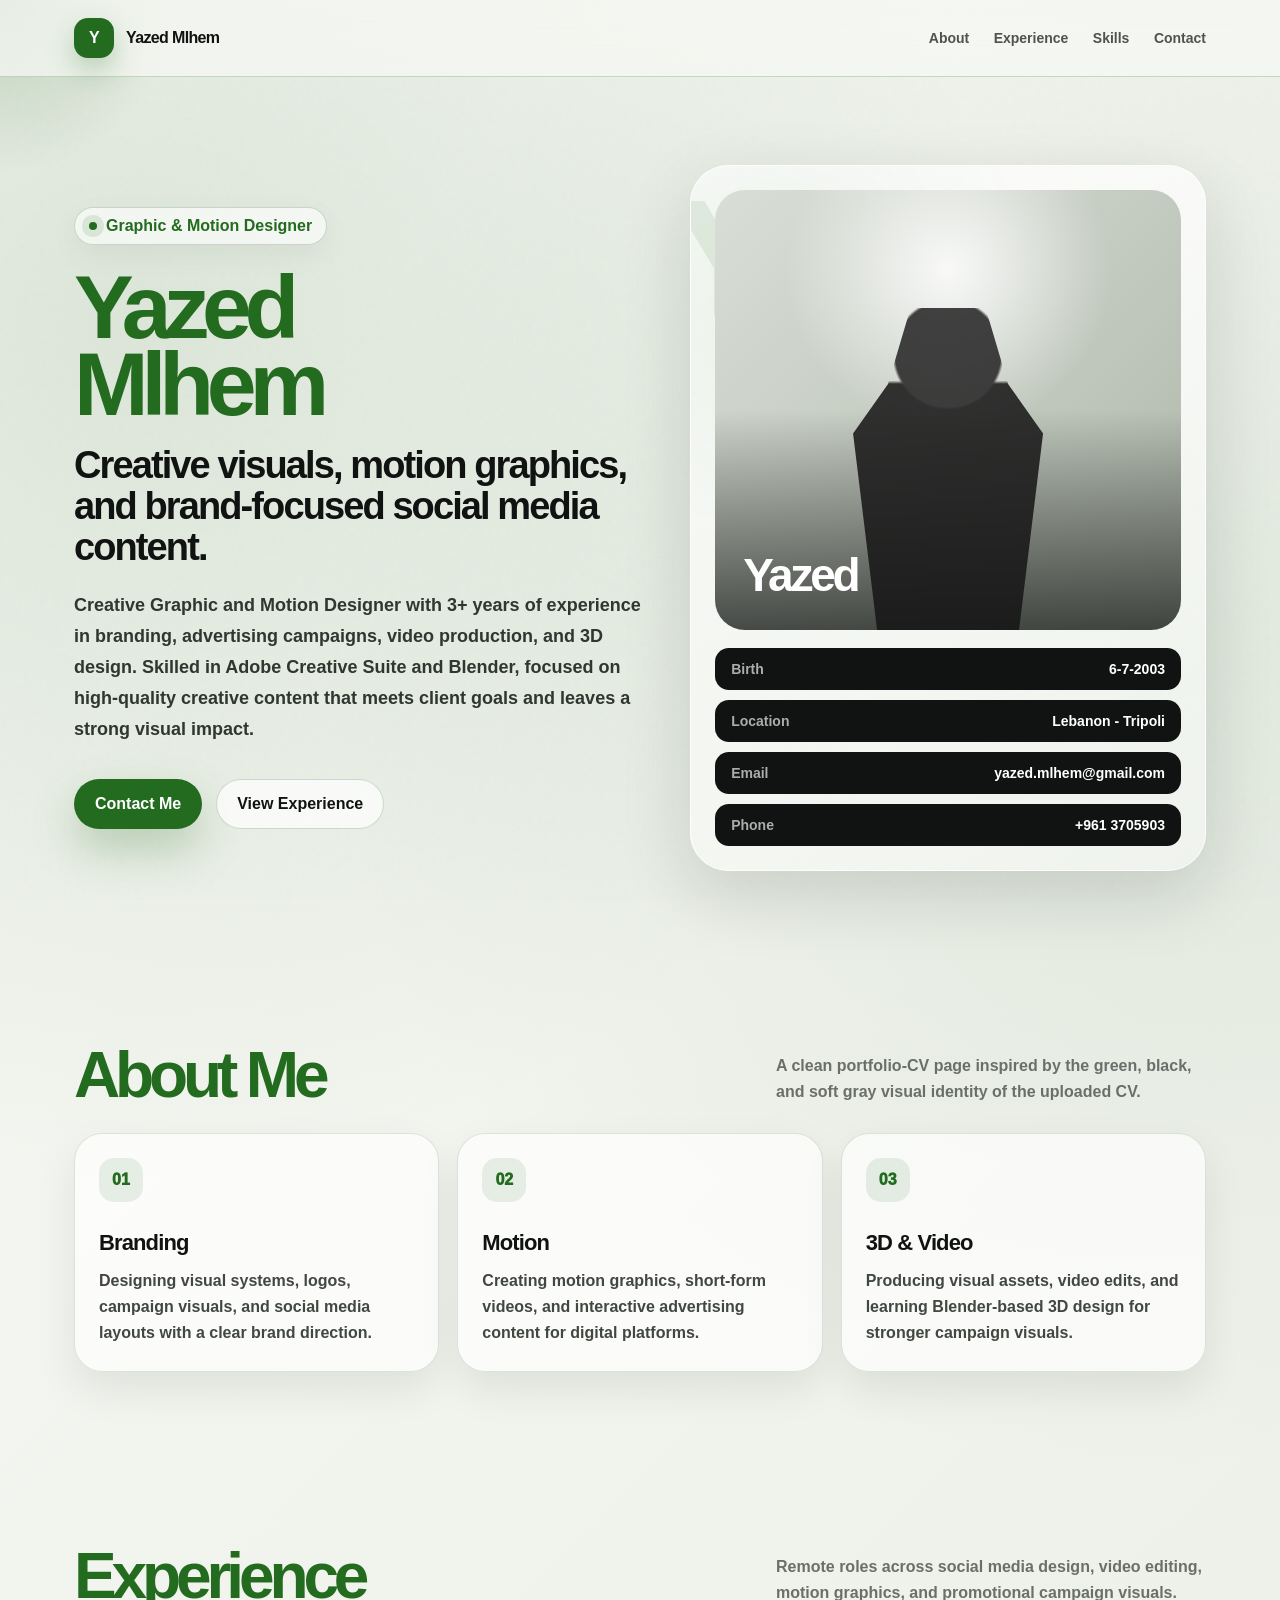
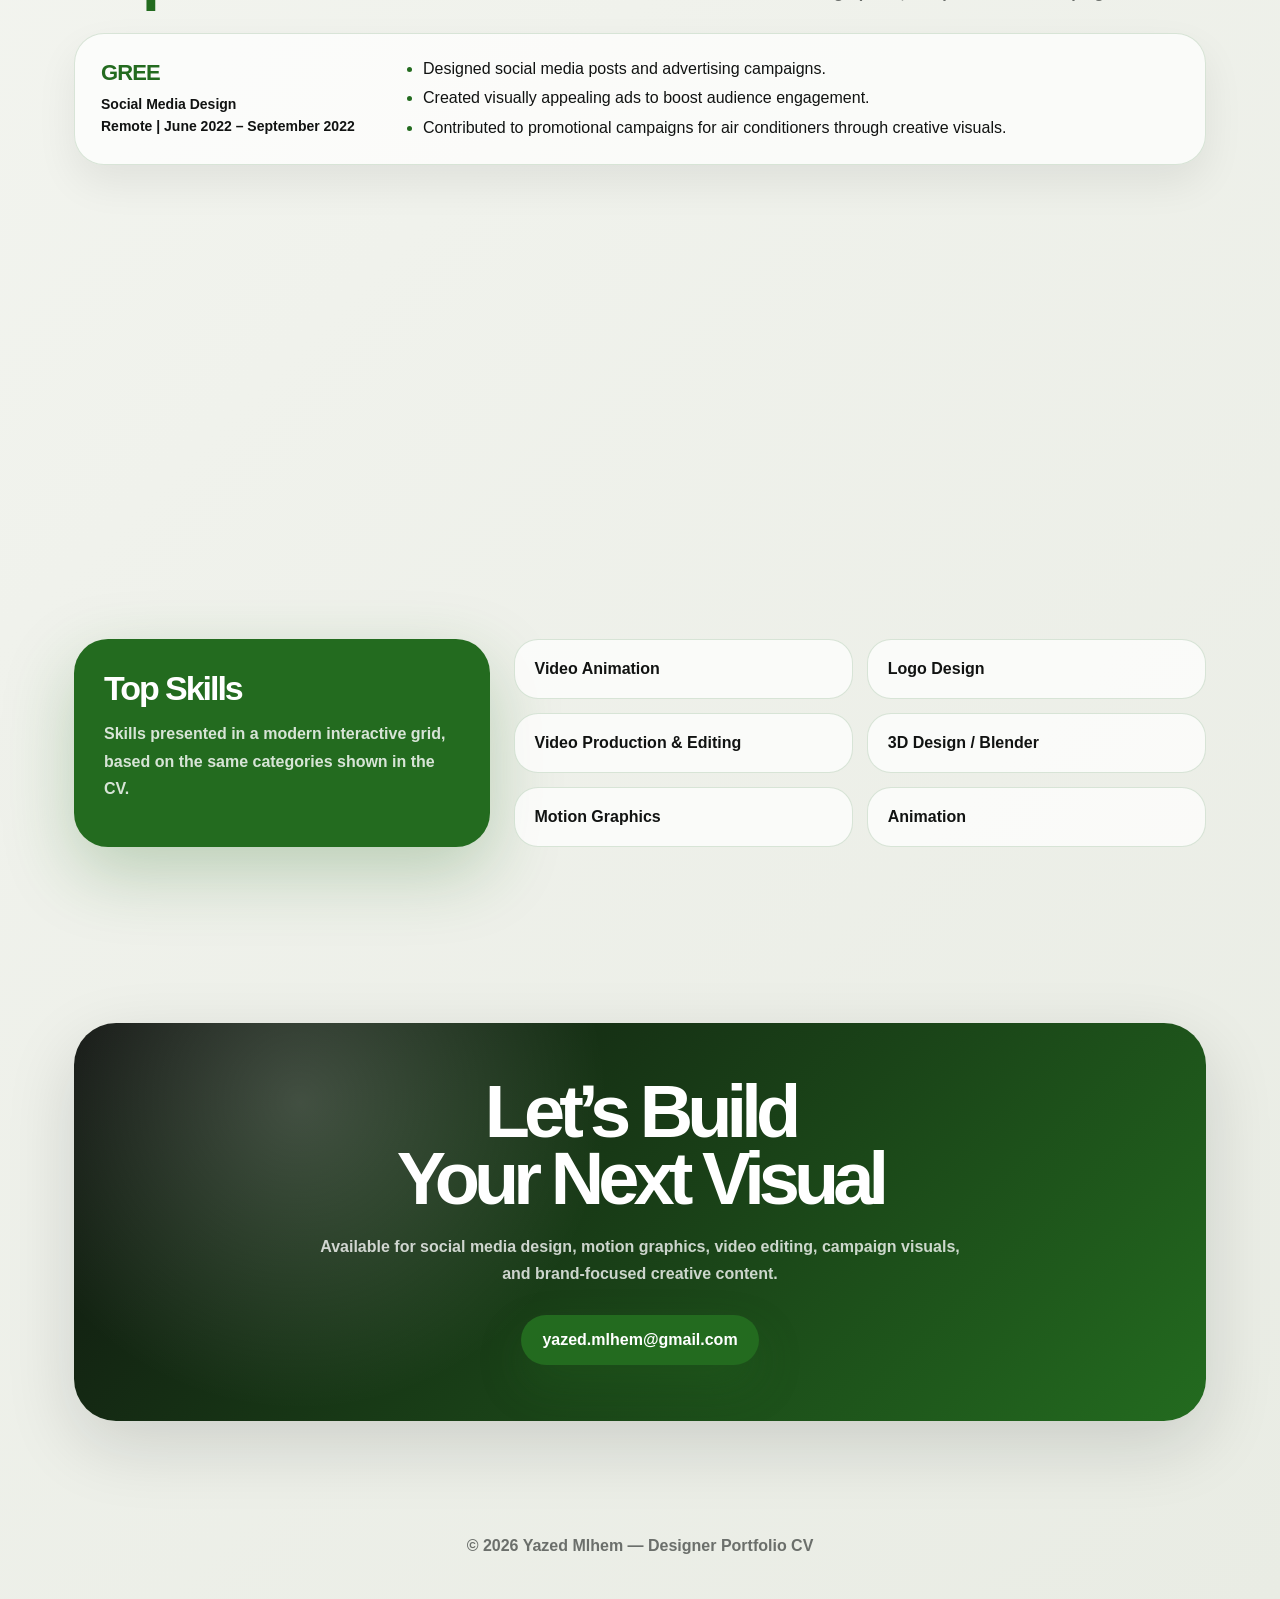
==== index.html @ 454be8c7 "Rename index.html.html to index.html" ====
<!DOCTYPE html>
<html lang="en">
<head>
  <meta charset="UTF-8" />
  <meta name="viewport" content="width=device-width, initial-scale=1.0" />
  <title>Yazed Mlhem | Designer Portfolio CV</title>
  <style>
    :root {
      --green: #236b1f;
      --green-2: #2f8a2b;
      --dark: #111312;
      --muted: #6b6f6b;
      --soft: #f3f5f0;
      --white: #ffffff;
      --line: rgba(35, 107, 31, 0.22);
      --shadow: 0 24px 70px rgba(17, 19, 18, 0.14);
    }

    * {
      box-sizing: border-box;
      margin: 0;
      padding: 0;
    }

    html {
      scroll-behavior: smooth;
    }

    body {
      font-family: Inter, Arial, Helvetica, sans-serif;
      background:
        radial-gradient(circle at 10% 10%, rgba(35, 107, 31, 0.12), transparent 28%),
        radial-gradient(circle at 90% 20%, rgba(35, 107, 31, 0.08), transparent 30%),
        linear-gradient(135deg, #f7f8f4, #e9ece4);
      color: var(--dark);
      overflow-x: hidden;
    }

    .noise {
      position: fixed;
      inset: 0;
      pointer-events: none;
      opacity: 0.22;
      background-image: url("data:image/svg+xml,%3Csvg viewBox='0 0 200 200' xmlns='http://www.w3.org/2000/svg'%3E%3Cfilter id='n'%3E%3CfeTurbulence type='fractalNoise' baseFrequency='.75' numOctaves='3' stitchTiles='stitch'/%3E%3C/filter%3E%3Crect width='100%25' height='100%25' filter='url(%23n)' opacity='.12'/%3E%3C/svg%3E");
      z-index: 0;
    }

    .cursor-glow {
      position: fixed;
      width: 360px;
      height: 360px;
      border-radius: 999px;
      background: radial-gradient(circle, rgba(35, 107, 31, 0.20), transparent 68%);
      pointer-events: none;
      transform: translate(-50%, -50%);
      z-index: 1;
      mix-blend-mode: multiply;
    }

    header {
      position: sticky;
      top: 0;
      z-index: 10;
      backdrop-filter: blur(18px);
      background: rgba(247, 248, 244, 0.72);
      border-bottom: 1px solid var(--line);
    }

    .nav {
      max-width: 1180px;
      margin: auto;
      padding: 18px 24px;
      display: flex;
      align-items: center;
      justify-content: space-between;
      gap: 18px;
    }

    .brand {
      display: flex;
      align-items: center;
      gap: 12px;
      text-decoration: none;
      color: var(--dark);
      font-weight: 800;
      letter-spacing: -0.04em;
    }

    .brand-mark {
      width: 40px;
      height: 40px;
      border-radius: 14px;
      background: var(--green);
      color: var(--white);
      display: grid;
      place-items: center;
      box-shadow: 0 12px 28px rgba(35, 107, 31, 0.28);
    }

    nav a {
      color: var(--dark);
      text-decoration: none;
      margin-left: 20px;
      font-size: 14px;
      font-weight: 700;
      opacity: 0.72;
      transition: 0.25s ease;
    }

    nav a:hover {
      color: var(--green);
      opacity: 1;
    }

    main {
      position: relative;
      z-index: 2;
    }

    section {
      max-width: 1180px;
      margin: auto;
      padding: 88px 24px;
    }

    .hero {
      min-height: 88vh;
      display: grid;
      grid-template-columns: 1.05fr 0.95fr;
      align-items: center;
      gap: 46px;
    }

    .eyebrow {
      display: inline-flex;
      align-items: center;
      gap: 9px;
      padding: 9px 14px;
      border: 1px solid var(--line);
      border-radius: 999px;
      color: var(--green);
      font-weight: 800;
      background: rgba(255, 255, 255, 0.62);
      box-shadow: 0 10px 30px rgba(17, 19, 18, 0.05);
      margin-bottom: 24px;
    }

    .dot {
      width: 8px;
      height: 8px;
      border-radius: 999px;
      background: var(--green);
      box-shadow: 0 0 0 7px rgba(35, 107, 31, 0.12);
    }

    h1 {
      font-size: clamp(52px, 7vw, 104px);
      line-height: 0.86;
      letter-spacing: -0.08em;
      color: var(--green);
      margin-bottom: 22px;
    }

    .hero h2 {
      font-size: clamp(22px, 3vw, 38px);
      line-height: 1.08;
      letter-spacing: -0.05em;
      margin-bottom: 22px;
    }

    .lead {
      font-size: 18px;
      line-height: 1.72;
      color: #303630;
      max-width: 640px;
      font-weight: 560;
    }

    .hero-actions {
      display: flex;
      flex-wrap: wrap;
      gap: 14px;
      margin-top: 34px;
    }

    .btn {
      display: inline-flex;
      align-items: center;
      gap: 10px;
      padding: 15px 20px;
      border-radius: 999px;
      text-decoration: none;
      font-weight: 850;
      border: 1px solid transparent;
      transition: 0.25s ease;
      cursor: pointer;
    }

    .btn-primary {
      background: var(--green);
      color: var(--white);
      box-shadow: 0 20px 44px rgba(35, 107, 31, 0.26);
    }

    .btn-primary:hover {
      transform: translateY(-4px);
      background: #1c581a;
    }

    .btn-secondary {
      background: rgba(255, 255, 255, 0.72);
      color: var(--dark);
      border-color: var(--line);
    }

    .btn-secondary:hover {
      transform: translateY(-4px);
      border-color: var(--green);
      color: var(--green);
    }

    .profile-card {
      position: relative;
      border-radius: 38px;
      background:
        linear-gradient(160deg, rgba(255, 255, 255, 0.78), rgba(255, 255, 255, 0.44)),
        radial-gradient(circle at 15% 15%, rgba(35, 107, 31, 0.22), transparent 35%);
      padding: 24px;
      box-shadow: var(--shadow);
      border: 1px solid rgba(255, 255, 255, 0.78);
      overflow: hidden;
      transform-style: preserve-3d;
    }

    .profile-card::before {
      content: "YA";
      position: absolute;
      left: -18px;
      top: 6px;
      font-size: 156px;
      font-weight: 950;
      color: rgba(35, 107, 31, 0.10);
      letter-spacing: -0.14em;
      z-index: 0;
    }

    .portrait {
      position: relative;
      z-index: 1;
      height: 440px;
      border-radius: 30px;
      background:
        linear-gradient(180deg, transparent 50%, rgba(17, 19, 18, 0.70)),
        radial-gradient(circle at 50% 18%, rgba(255, 255, 255, 0.88), transparent 38%),
        linear-gradient(135deg, #d9ded6, #aeb7aa);
      display: flex;
      align-items: flex-end;
      justify-content: center;
      overflow: hidden;
    }

    .portrait::after {
      content: "Yazed";
      position: absolute;
      bottom: 28px;
      left: 28px;
      color: var(--white);
      font-size: 46px;
      font-weight: 900;
      letter-spacing: -0.07em;
    }

    .portrait-shape {
      width: 250px;
      height: 330px;
      background:
        radial-gradient(circle at 50% 14%, #242424 0 17%, transparent 18%),
        linear-gradient(180deg, transparent 0 22%, #151515 23% 100%);
      clip-path: polygon(35% 0, 65% 0, 74% 23%, 88% 38%, 78% 100%, 22% 100%, 12% 38%, 26% 23%);
      opacity: 0.86;
      filter: grayscale(1);
      transform: translateY(8px);
    }

    .contact-stack {
      position: relative;
      z-index: 1;
      display: grid;
      grid-template-columns: 1fr;
      gap: 10px;
      margin-top: 18px;
    }

    .contact-item {
      background: var(--dark);
      color: var(--white);
      padding: 13px 16px;
      border-radius: 14px;
      display: flex;
      justify-content: space-between;
      gap: 16px;
      font-weight: 800;
      font-size: 14px;
    }

    .contact-item span {
      color: rgba(255, 255, 255, 0.65);
      font-weight: 700;
    }

    .section-title {
      display: flex;
      align-items: flex-end;
      justify-content: space-between;
      gap: 18px;
      margin-bottom: 28px;
    }

    .section-title h3 {
      font-size: clamp(38px, 5vw, 68px);
      color: var(--green);
      letter-spacing: -0.08em;
      line-height: 0.9;
    }

    .section-title p {
      max-width: 430px;
      line-height: 1.6;
      color: var(--muted);
      font-weight: 650;
    }

    .cards {
      display: grid;
      grid-template-columns: repeat(3, 1fr);
      gap: 18px;
    }

    .card {
      background: rgba(255, 255, 255, 0.70);
      border: 1px solid rgba(35, 107, 31, 0.16);
      border-radius: 28px;
      padding: 24px;
      box-shadow: 0 18px 42px rgba(17, 19, 18, 0.08);
      transition: 0.28s ease;
    }

    .card:hover {
      transform: translateY(-8px);
      border-color: rgba(35, 107, 31, 0.42);
      box-shadow: 0 28px 62px rgba(17, 19, 18, 0.12);
    }

    .card .num {
      width: 44px;
      height: 44px;
      border-radius: 15px;
      background: rgba(35, 107, 31, 0.10);
      color: var(--green);
      display: grid;
      place-items: center;
      font-weight: 950;
      margin-bottom: 28px;
    }

    .card h4 {
      font-size: 22px;
      letter-spacing: -0.04em;
      margin-bottom: 12px;
    }

    .card p, .card li {
      line-height: 1.65;
      color: #414741;
      font-weight: 600;
    }

    .timeline {
      display: grid;
      gap: 18px;
      position: relative;
    }

    .job {
      display: grid;
      grid-template-columns: 280px 1fr;
      gap: 22px;
      padding: 26px;
      background: rgba(255, 255, 255, 0.70);
      border: 1px solid rgba(35, 107, 31, 0.16);
      border-radius: 30px;
      box-shadow: 0 18px 42px rgba(17, 19, 18, 0.07);
      transition: 0.25s ease;
    }

    .job:hover {
      transform: translateX(8px);
      border-color: rgba(35, 107, 31, 0.42);
    }

    .job h4 {
      color: var(--green);
      font-size: 22px;
      letter-spacing: -0.04em;
      margin-bottom: 8px;
    }

    .job .meta {
      color: var(--dark);
      font-weight: 850;
      font-size: 14px;
      line-height: 1.55;
    }

    .job ul {
      padding-left: 20px;
      display: grid;
      gap: 10px;
    }

    .job li::marker {
      color: var(--green);
    }

    .skills-wrap {
      display: grid;
      grid-template-columns: 0.75fr 1.25fr;
      gap: 24px;
      align-items: stretch;
    }

    .skill-panel {
      background: var(--green);
      color: var(--white);
      border-radius: 34px;
      padding: 30px;
      box-shadow: 0 25px 70px rgba(35, 107, 31, 0.26);
    }

    .skill-panel h4 {
      font-size: 34px;
      letter-spacing: -0.06em;
      margin-bottom: 12px;
    }

    .skill-panel p {
      opacity: 0.82;
      line-height: 1.7;
      font-weight: 650;
    }

    .skill-grid {
      display: grid;
      grid-template-columns: repeat(2, 1fr);
      gap: 14px;
    }

    .skill {
      padding: 20px;
      border-radius: 24px;
      background: rgba(255, 255, 255, 0.72);
      border: 1px solid rgba(35, 107, 31, 0.16);
      font-weight: 850;
      transition: 0.25s ease;
    }

    .skill:hover {
      background: var(--dark);
      color: var(--white);
      transform: scale(1.03);
    }

    .floating-cta {
      text-align: center;
      border-radius: 42px;
      padding: 56px 24px;
      background:
        radial-gradient(circle at 20% 20%, rgba(255,255,255,0.20), transparent 32%),
        linear-gradient(135deg, #0f120f, #236b1f);
      color: var(--white);
      box-shadow: var(--shadow);
      overflow: hidden;
      position: relative;
    }

    .floating-cta h3 {
      font-size: clamp(38px, 6vw, 74px);
      letter-spacing: -0.08em;
      line-height: 0.9;
      margin-bottom: 20px;
    }

    .floating-cta p {
      max-width: 650px;
      margin: 0 auto 28px;
      color: rgba(255, 255, 255, 0.78);
      line-height: 1.7;
      font-weight: 650;
    }

    .reveal {
      opacity: 0;
      transform: translateY(34px);
      transition: 0.75s ease;
    }

    .reveal.active {
      opacity: 1;
      transform: translateY(0);
    }

    footer {
      padding: 28px 24px 44px;
      text-align: center;
      color: var(--muted);
      font-weight: 700;
      position: relative;
      z-index: 2;
    }

    @media (max-width: 900px) {
      nav {
        display: none;
      }

      .hero,
      .skills-wrap,
      .job {
        grid-template-columns: 1fr;
      }

      .cards,
      .skill-grid {
        grid-template-columns: 1fr;
      }

      section {
        padding: 62px 20px;
      }

      .portrait {
        height: 360px;
      }

      .section-title {
        align-items: flex-start;
        flex-direction: column;
      }
    }
  </style>
</head>
<body>
  <div class="noise"></div>
  <div class="cursor-glow" id="cursorGlow"></div>

  <header>
    <div class="nav">
      <a class="brand" href="#home">
        <span class="brand-mark">Y</span>
        <span>Yazed Mlhem</span>
      </a>
      <nav>
        <a href="#about">About</a>
        <a href="#experience">Experience</a>
        <a href="#skills">Skills</a>
        <a href="#contact">Contact</a>
      </nav>
    </div>
  </header>

  <main>
    <section class="hero" id="home">
      <div class="reveal">
        <div class="eyebrow"><span class="dot"></span> Graphic & Motion Designer</div>
        <h1>Yazed<br>Mlhem</h1>
        <h2>Creative visuals, motion graphics, and brand-focused social media content.</h2>
        <p class="lead">
          Creative Graphic and Motion Designer with 3+ years of experience in branding,
          advertising campaigns, video production, and 3D design. Skilled in Adobe Creative Suite
          and Blender, focused on high-quality creative content that meets client goals and leaves
          a strong visual impact.
        </p>
        <div class="hero-actions">
          <a class="btn btn-primary" href="mailto:yazed.mlhem@gmail.com">Contact Me</a>
          <a class="btn btn-secondary" href="#experience">View Experience</a>
        </div>
      </div>

      <aside class="profile-card reveal" id="tiltCard">
        <div class="portrait">
          <div class="portrait-shape"></div>
        </div>
        <div class="contact-stack">
          <div class="contact-item"><span>Birth</span> 6-7-2003</div>
          <div class="contact-item"><span>Location</span> Lebanon - Tripoli</div>
          <div class="contact-item"><span>Email</span> yazed.mlhem@gmail.com</div>
          <div class="contact-item"><span>Phone</span> +961 3705903</div>
        </div>
      </aside>
    </section>

    <section id="about">
      <div class="section-title reveal">
        <h3>About Me</h3>
        <p>
          A clean portfolio-CV page inspired by the green, black, and soft gray visual identity of the uploaded CV.
        </p>
      </div>

      <div class="cards">
        <article class="card reveal">
          <div class="num">01</div>
          <h4>Branding</h4>
          <p>Designing visual systems, logos, campaign visuals, and social media layouts with a clear brand direction.</p>
        </article>

        <article class="card reveal">
          <div class="num">02</div>
          <h4>Motion</h4>
          <p>Creating motion graphics, short-form videos, and interactive advertising content for digital platforms.</p>
        </article>

        <article class="card reveal">
          <div class="num">03</div>
          <h4>3D & Video</h4>
          <p>Producing visual assets, video edits, and learning Blender-based 3D design for stronger campaign visuals.</p>
        </article>
      </div>
    </section>

    <section id="experience">
      <div class="section-title reveal">
        <h3>Experience</h3>
        <p>Remote roles across social media design, video editing, motion graphics, and promotional campaign visuals.</p>
      </div>

      <div class="timeline">
        <article class="job reveal">
          <div>
            <h4>GREE</h4>
            <div class="meta">Social Media Design<br>Remote | June 2022 – September 2022</div>
          </div>
          <ul>
            <li>Designed social media posts and advertising campaigns.</li>
            <li>Created visually appealing ads to boost audience engagement.</li>
            <li>Contributed to promotional campaigns for air conditioners through creative visuals.</li>
          </ul>
        </article>

        <article class="job reveal">
          <div>
            <h4>AKADIA</h4>
            <div class="meta">Video Editor | Motion Graphic<br>Remote | March 2023 – July 2023</div>
          </div>
          <ul>
            <li>Edited videos and created professional motion graphics.</li>
            <li>Designed interactive advertising content for social media.</li>
            <li>Supported the marketing team with engaging short-form videos.</li>
          </ul>
        </article>

        <article class="job reveal">
          <div>
            <h4>THINK ON LINE</h4>
            <div class="meta">Social Media Design & Video Editor<br>Remote | June 2024 – July 2025</div>
          </div>
          <ul>
            <li>Designed and managed social media visual content and video ads.</li>
            <li>Produced short promotional videos and interactive visual assets.</li>
            <li>Enhanced brand identity through creative digital campaigns.</li>
          </ul>
        </article>
      </div>
    </section>

    <section id="skills">
      <div class="skills-wrap">
        <div class="skill-panel reveal">
          <h4>Top Skills</h4>
          <p>
            Skills presented in a modern interactive grid, based on the same categories shown in the CV.
          </p>
        </div>

        <div class="skill-grid">
          <div class="skill reveal">Video Animation</div>
          <div class="skill reveal">Logo Design</div>
          <div class="skill reveal">Video Production & Editing</div>
          <div class="skill reveal">3D Design / Blender</div>
          <div class="skill reveal">Motion Graphics</div>
          <div class="skill reveal">Animation</div>
        </div>
      </div>
    </section>

    <section id="contact">
      <div class="floating-cta reveal">
        <h3>Let’s Build<br>Your Next Visual</h3>
        <p>
          Available for social media design, motion graphics, video editing, campaign visuals,
          and brand-focused creative content.
        </p>
        <a class="btn btn-primary" href="mailto:yazed.mlhem@gmail.com">yazed.mlhem@gmail.com</a>
      </div>
    </section>
  </main>

  <footer>
    © <span id="year"></span> Yazed Mlhem — Designer Portfolio CV
  </footer>

  <script>
    const glow = document.getElementById("cursorGlow");
    window.addEventListener("mousemove", (event) => {
      glow.style.left = event.clientX + "px";
      glow.style.top = event.clientY + "px";
    });

    const card = document.getElementById("tiltCard");
    card.addEventListener("mousemove", (event) => {
      const rect = card.getBoundingClientRect();
      const x = event.clientX - rect.left;
      const y = event.clientY - rect.top;
      const rotateY = ((x / rect.width) - 0.5) * 10;
      const rotateX = ((y / rect.height) - 0.5) * -10;
      card.style.transform = `perspective(900px) rotateX(${rotateX}deg) rotateY(${rotateY}deg)`;
    });

    card.addEventListener("mouseleave", () => {
      card.style.transform = "perspective(900px) rotateX(0deg) rotateY(0deg)";
    });

    const observer = new IntersectionObserver((entries) => {
      entries.forEach((entry) => {
        if (entry.isIntersecting) entry.target.classList.add("active");
      });
    }, { threshold: 0.12 });

    document.querySelectorAll(".reveal").forEach((element) => observer.observe(element));
    document.getElementById("year").textContent = new Date().getFullYear();
  </script>
</body>
</html>
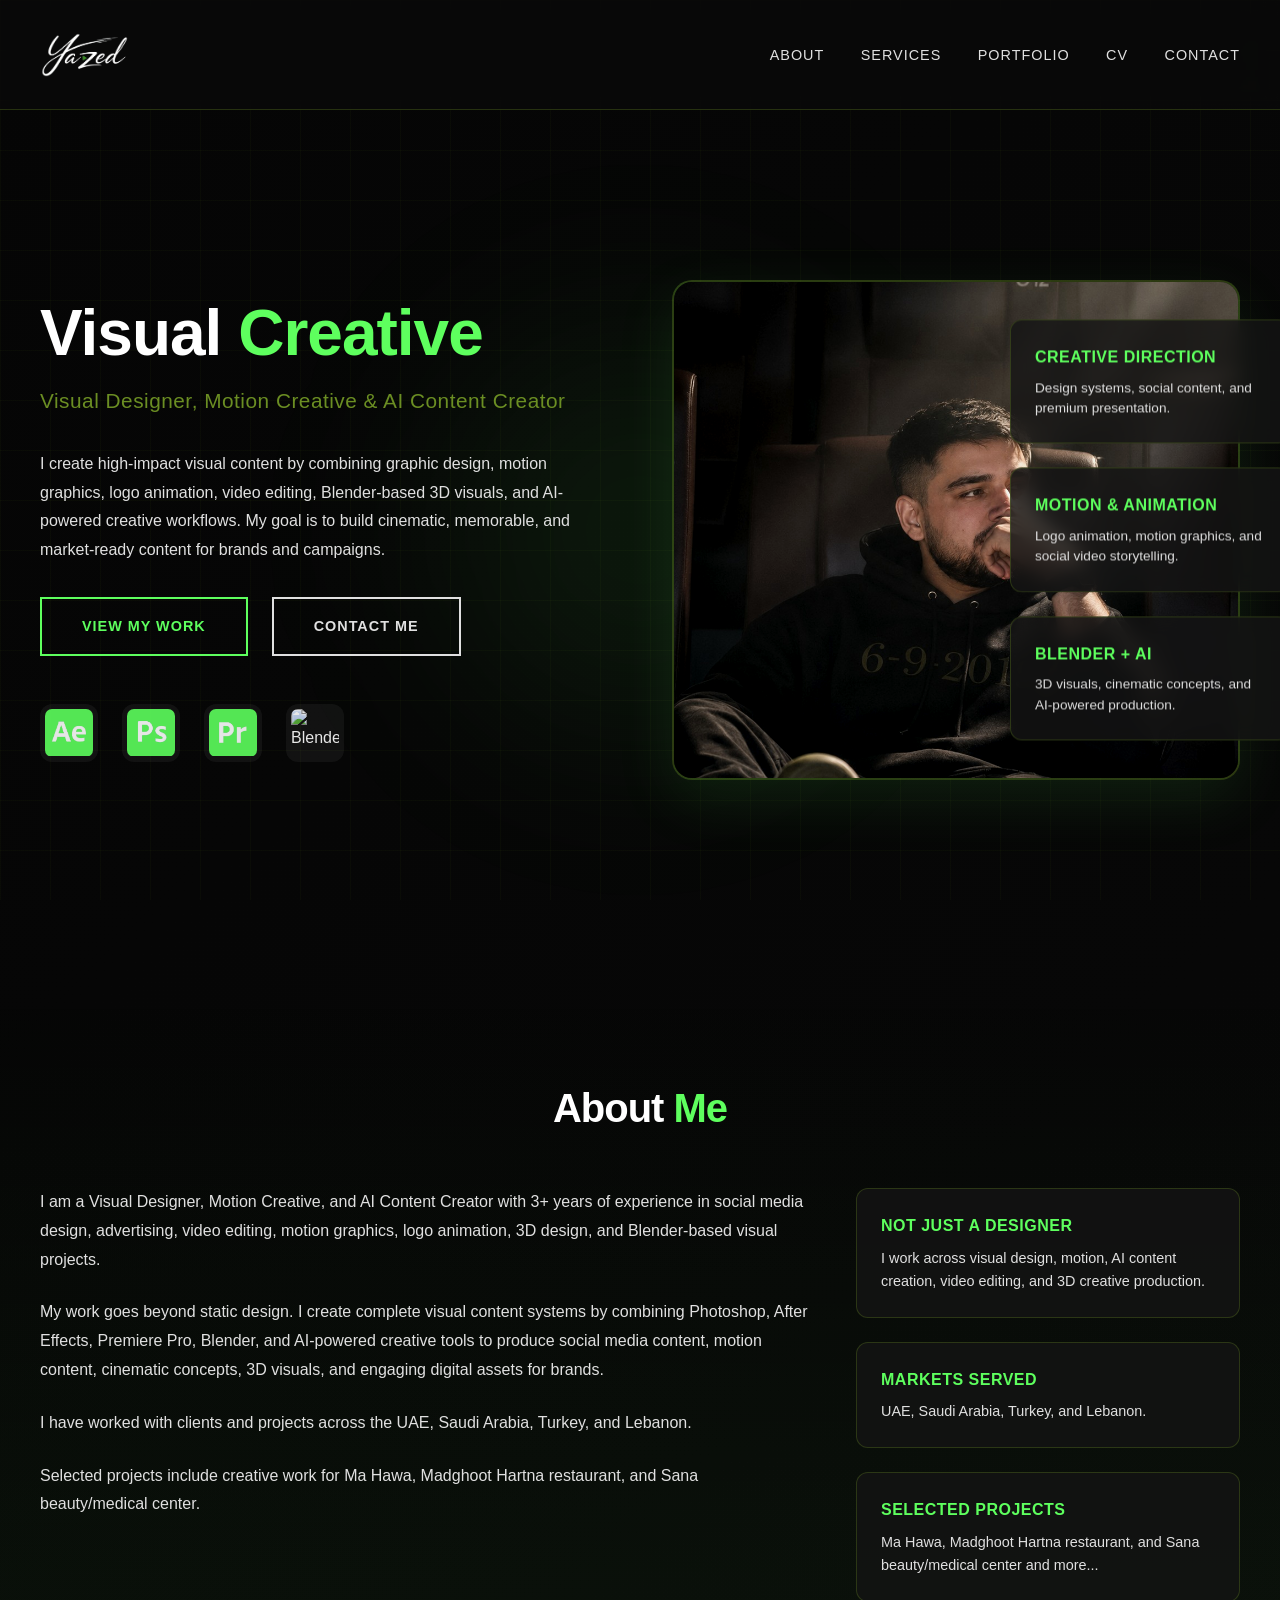
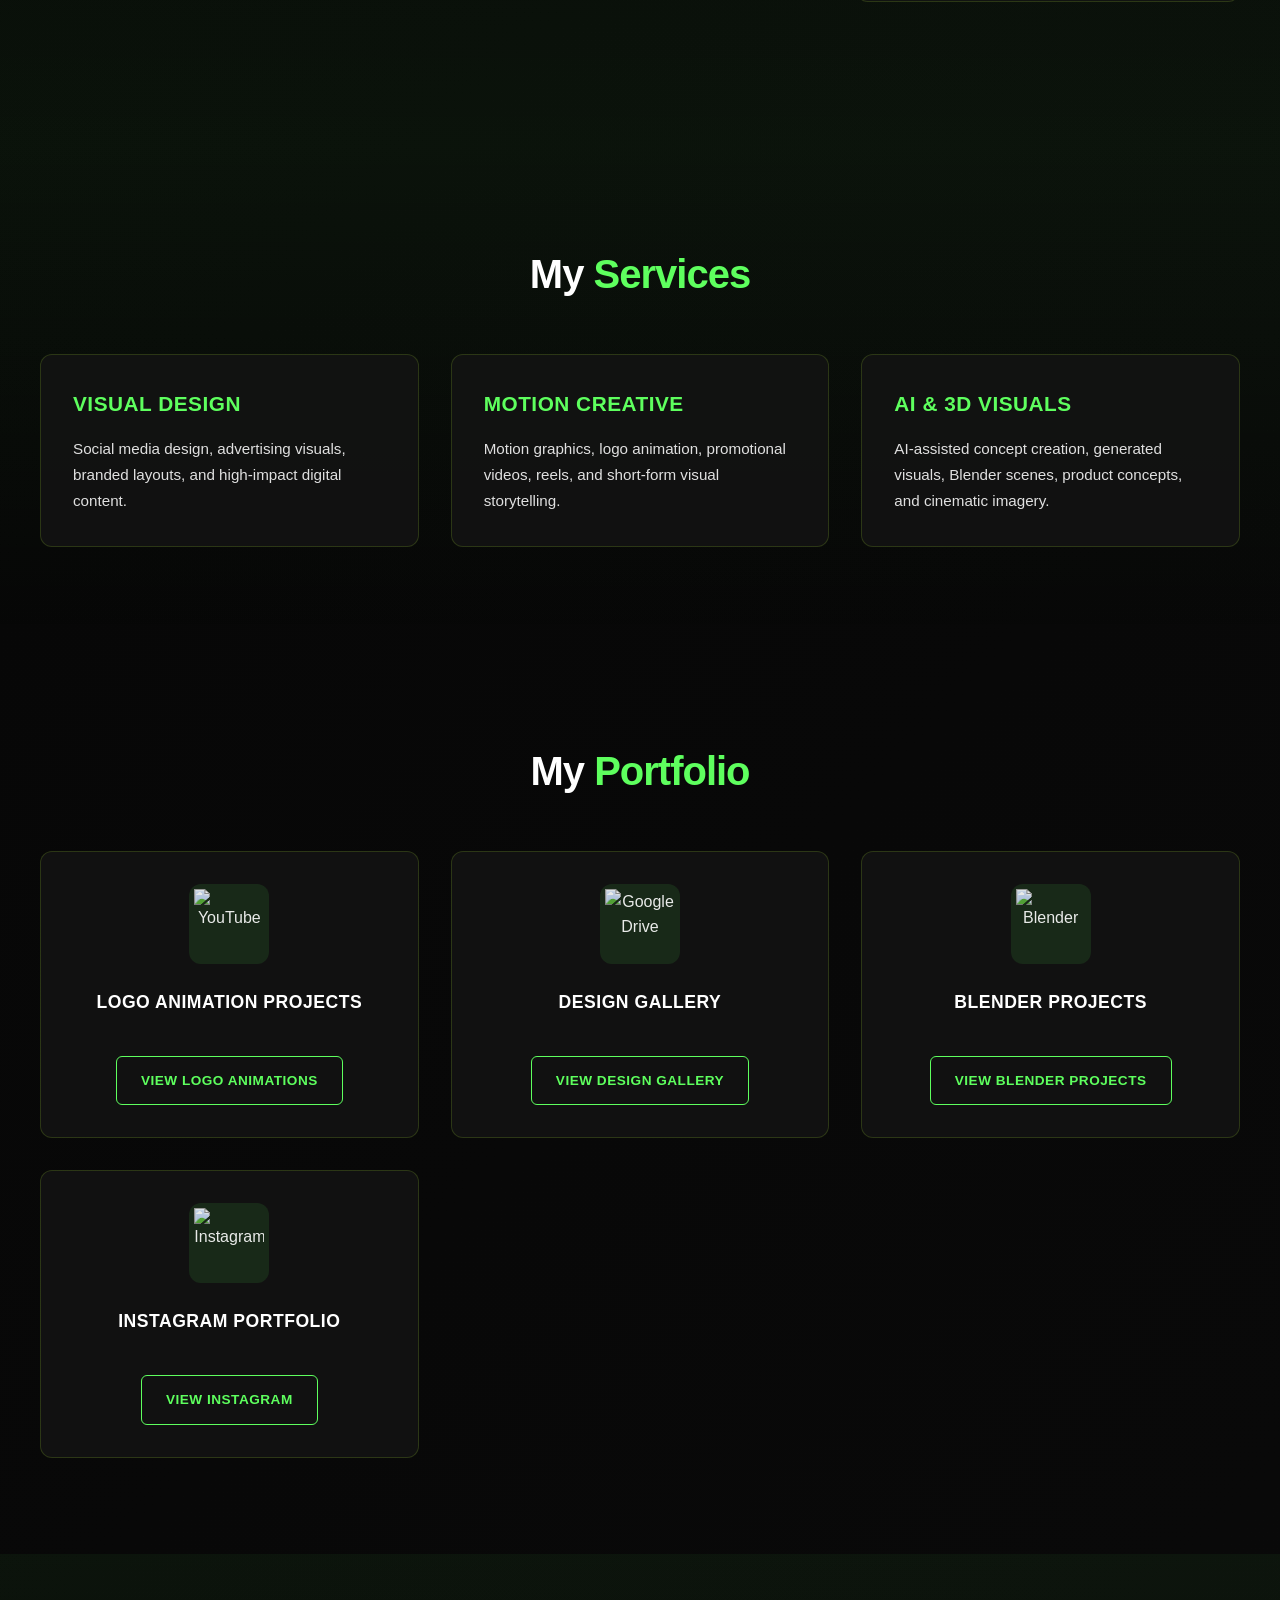
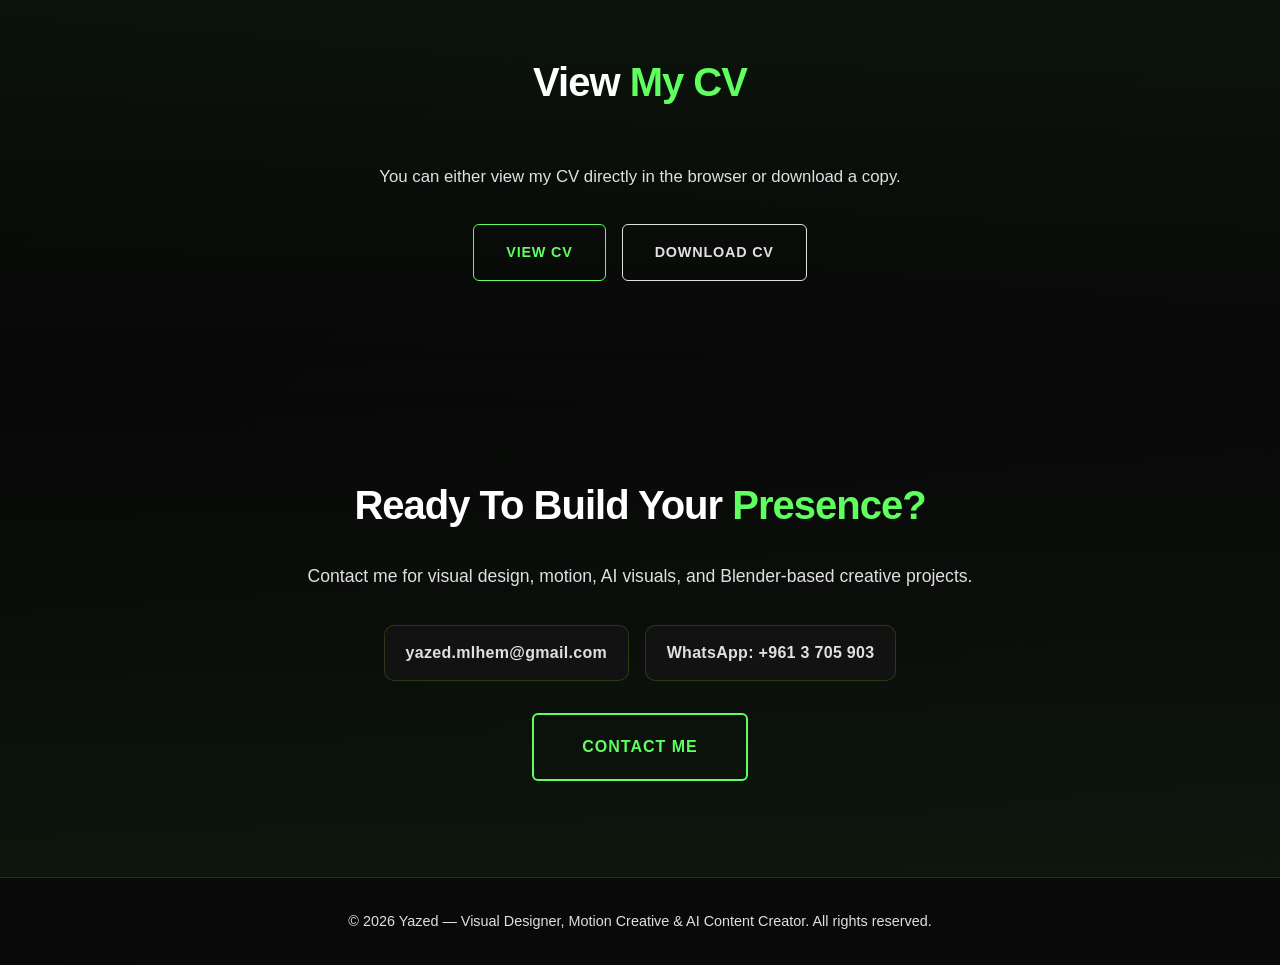
==== commit e6427251: "Rename index.html.html to index.html" ====
--- a/index.html
+++ b/index.html
@@ -1,743 +1,1084 @@
 <!DOCTYPE html>
 <html lang="en">
 <head>
-  <meta charset="UTF-8" />
-  <meta name="viewport" content="width=device-width, initial-scale=1.0" />
-  <title>Yazed Mlhem | Designer Portfolio CV</title>
-  <style>
-    :root {
-      --green: #236b1f;
-      --green-2: #2f8a2b;
-      --dark: #111312;
-      --muted: #6b6f6b;
-      --soft: #f3f5f0;
-      --white: #ffffff;
-      --line: rgba(35, 107, 31, 0.22);
-      --shadow: 0 24px 70px rgba(17, 19, 18, 0.14);
-    }
-
-    * {
-      box-sizing: border-box;
-      margin: 0;
-      padding: 0;
-    }
-
-    html {
-      scroll-behavior: smooth;
-    }
-
-    body {
-      font-family: Inter, Arial, Helvetica, sans-serif;
-      background:
-        radial-gradient(circle at 10% 10%, rgba(35, 107, 31, 0.12), transparent 28%),
-        radial-gradient(circle at 90% 20%, rgba(35, 107, 31, 0.08), transparent 30%),
-        linear-gradient(135deg, #f7f8f4, #e9ece4);
-      color: var(--dark);
-      overflow-x: hidden;
-    }
-
-    .noise {
-      position: fixed;
-      inset: 0;
-      pointer-events: none;
-      opacity: 0.22;
-      background-image: url("data:image/svg+xml,%3Csvg viewBox='0 0 200 200' xmlns='http://www.w3.org/2000/svg'%3E%3Cfilter id='n'%3E%3CfeTurbulence type='fractalNoise' baseFrequency='.75' numOctaves='3' stitchTiles='stitch'/%3E%3C/filter%3E%3Crect width='100%25' height='100%25' filter='url(%23n)' opacity='.12'/%3E%3C/svg%3E");
-      z-index: 0;
-    }
-
-    .cursor-glow {
-      position: fixed;
-      width: 360px;
-      height: 360px;
-      border-radius: 999px;
-      background: radial-gradient(circle, rgba(35, 107, 31, 0.20), transparent 68%);
-      pointer-events: none;
-      transform: translate(-50%, -50%);
-      z-index: 1;
-      mix-blend-mode: multiply;
-    }
-
-    header {
-      position: sticky;
-      top: 0;
-      z-index: 10;
-      backdrop-filter: blur(18px);
-      background: rgba(247, 248, 244, 0.72);
-      border-bottom: 1px solid var(--line);
-    }
-
-    .nav {
-      max-width: 1180px;
-      margin: auto;
-      padding: 18px 24px;
-      display: flex;
-      align-items: center;
-      justify-content: space-between;
-      gap: 18px;
-    }
-
-    .brand {
-      display: flex;
-      align-items: center;
-      gap: 12px;
-      text-decoration: none;
-      color: var(--dark);
-      font-weight: 800;
-      letter-spacing: -0.04em;
-    }
-
-    .brand-mark {
-      width: 40px;
-      height: 40px;
-      border-radius: 14px;
-      background: var(--green);
-      color: var(--white);
-      display: grid;
-      place-items: center;
-      box-shadow: 0 12px 28px rgba(35, 107, 31, 0.28);
-    }
-
-    nav a {
-      color: var(--dark);
-      text-decoration: none;
-      margin-left: 20px;
-      font-size: 14px;
-      font-weight: 700;
-      opacity: 0.72;
-      transition: 0.25s ease;
-    }
-
-    nav a:hover {
-      color: var(--green);
-      opacity: 1;
-    }
-
-    main {
-      position: relative;
-      z-index: 2;
-    }
-
-    section {
-      max-width: 1180px;
-      margin: auto;
-      padding: 88px 24px;
-    }
-
-    .hero {
-      min-height: 88vh;
-      display: grid;
-      grid-template-columns: 1.05fr 0.95fr;
-      align-items: center;
-      gap: 46px;
-    }
-
-    .eyebrow {
-      display: inline-flex;
-      align-items: center;
-      gap: 9px;
-      padding: 9px 14px;
-      border: 1px solid var(--line);
-      border-radius: 999px;
-      color: var(--green);
-      font-weight: 800;
-      background: rgba(255, 255, 255, 0.62);
-      box-shadow: 0 10px 30px rgba(17, 19, 18, 0.05);
-      margin-bottom: 24px;
-    }
-
-    .dot {
-      width: 8px;
-      height: 8px;
-      border-radius: 999px;
-      background: var(--green);
-      box-shadow: 0 0 0 7px rgba(35, 107, 31, 0.12);
-    }
-
-    h1 {
-      font-size: clamp(52px, 7vw, 104px);
-      line-height: 0.86;
-      letter-spacing: -0.08em;
-      color: var(--green);
-      margin-bottom: 22px;
-    }
-
-    .hero h2 {
-      font-size: clamp(22px, 3vw, 38px);
-      line-height: 1.08;
-      letter-spacing: -0.05em;
-      margin-bottom: 22px;
-    }
-
-    .lead {
-      font-size: 18px;
-      line-height: 1.72;
-      color: #303630;
-      max-width: 640px;
-      font-weight: 560;
-    }
-
-    .hero-actions {
-      display: flex;
-      flex-wrap: wrap;
-      gap: 14px;
-      margin-top: 34px;
-    }
-
-    .btn {
-      display: inline-flex;
-      align-items: center;
-      gap: 10px;
-      padding: 15px 20px;
-      border-radius: 999px;
-      text-decoration: none;
-      font-weight: 850;
-      border: 1px solid transparent;
-      transition: 0.25s ease;
-      cursor: pointer;
-    }
-
-    .btn-primary {
-      background: var(--green);
-      color: var(--white);
-      box-shadow: 0 20px 44px rgba(35, 107, 31, 0.26);
-    }
-
-    .btn-primary:hover {
-      transform: translateY(-4px);
-      background: #1c581a;
-    }
-
-    .btn-secondary {
-      background: rgba(255, 255, 255, 0.72);
-      color: var(--dark);
-      border-color: var(--line);
-    }
-
-    .btn-secondary:hover {
-      transform: translateY(-4px);
-      border-color: var(--green);
-      color: var(--green);
-    }
-
-    .profile-card {
-      position: relative;
-      border-radius: 38px;
-      background:
-        linear-gradient(160deg, rgba(255, 255, 255, 0.78), rgba(255, 255, 255, 0.44)),
-        radial-gradient(circle at 15% 15%, rgba(35, 107, 31, 0.22), transparent 35%);
-      padding: 24px;
-      box-shadow: var(--shadow);
-      border: 1px solid rgba(255, 255, 255, 0.78);
-      overflow: hidden;
-      transform-style: preserve-3d;
-    }
-
-    .profile-card::before {
-      content: "YA";
-      position: absolute;
-      left: -18px;
-      top: 6px;
-      font-size: 156px;
-      font-weight: 950;
-      color: rgba(35, 107, 31, 0.10);
-      letter-spacing: -0.14em;
-      z-index: 0;
-    }
-
-    .portrait {
-      position: relative;
-      z-index: 1;
-      height: 440px;
-      border-radius: 30px;
-      background:
-        linear-gradient(180deg, transparent 50%, rgba(17, 19, 18, 0.70)),
-        radial-gradient(circle at 50% 18%, rgba(255, 255, 255, 0.88), transparent 38%),
-        linear-gradient(135deg, #d9ded6, #aeb7aa);
-      display: flex;
-      align-items: flex-end;
-      justify-content: center;
-      overflow: hidden;
-    }
-
-    .portrait::after {
-      content: "Yazed";
-      position: absolute;
-      bottom: 28px;
-      left: 28px;
-      color: var(--white);
-      font-size: 46px;
-      font-weight: 900;
-      letter-spacing: -0.07em;
-    }
-
-    .portrait-shape {
-      width: 250px;
-      height: 330px;
-      background:
-        radial-gradient(circle at 50% 14%, #242424 0 17%, transparent 18%),
-        linear-gradient(180deg, transparent 0 22%, #151515 23% 100%);
-      clip-path: polygon(35% 0, 65% 0, 74% 23%, 88% 38%, 78% 100%, 22% 100%, 12% 38%, 26% 23%);
-      opacity: 0.86;
-      filter: grayscale(1);
-      transform: translateY(8px);
-    }
-
-    .contact-stack {
-      position: relative;
-      z-index: 1;
-      display: grid;
-      grid-template-columns: 1fr;
-      gap: 10px;
-      margin-top: 18px;
-    }
-
-    .contact-item {
-      background: var(--dark);
-      color: var(--white);
-      padding: 13px 16px;
-      border-radius: 14px;
-      display: flex;
-      justify-content: space-between;
-      gap: 16px;
-      font-weight: 800;
-      font-size: 14px;
-    }
-
-    .contact-item span {
-      color: rgba(255, 255, 255, 0.65);
-      font-weight: 700;
-    }
-
-    .section-title {
-      display: flex;
-      align-items: flex-end;
-      justify-content: space-between;
-      gap: 18px;
-      margin-bottom: 28px;
-    }
-
-    .section-title h3 {
-      font-size: clamp(38px, 5vw, 68px);
-      color: var(--green);
-      letter-spacing: -0.08em;
-      line-height: 0.9;
-    }
-
-    .section-title p {
-      max-width: 430px;
-      line-height: 1.6;
-      color: var(--muted);
-      font-weight: 650;
-    }
-
-    .cards {
-      display: grid;
-      grid-template-columns: repeat(3, 1fr);
-      gap: 18px;
-    }
-
-    .card {
-      background: rgba(255, 255, 255, 0.70);
-      border: 1px solid rgba(35, 107, 31, 0.16);
-      border-radius: 28px;
-      padding: 24px;
-      box-shadow: 0 18px 42px rgba(17, 19, 18, 0.08);
-      transition: 0.28s ease;
-    }
-
-    .card:hover {
-      transform: translateY(-8px);
-      border-color: rgba(35, 107, 31, 0.42);
-      box-shadow: 0 28px 62px rgba(17, 19, 18, 0.12);
-    }
-
-    .card .num {
-      width: 44px;
-      height: 44px;
-      border-radius: 15px;
-      background: rgba(35, 107, 31, 0.10);
-      color: var(--green);
-      display: grid;
-      place-items: center;
-      font-weight: 950;
-      margin-bottom: 28px;
-    }
-
-    .card h4 {
-      font-size: 22px;
-      letter-spacing: -0.04em;
-      margin-bottom: 12px;
-    }
-
-    .card p, .card li {
-      line-height: 1.65;
-      color: #414741;
-      font-weight: 600;
-    }
-
-    .timeline {
-      display: grid;
-      gap: 18px;
-      position: relative;
-    }
-
-    .job {
-      display: grid;
-      grid-template-columns: 280px 1fr;
-      gap: 22px;
-      padding: 26px;
-      background: rgba(255, 255, 255, 0.70);
-      border: 1px solid rgba(35, 107, 31, 0.16);
-      border-radius: 30px;
-      box-shadow: 0 18px 42px rgba(17, 19, 18, 0.07);
-      transition: 0.25s ease;
-    }
-
-    .job:hover {
-      transform: translateX(8px);
-      border-color: rgba(35, 107, 31, 0.42);
-    }
-
-    .job h4 {
-      color: var(--green);
-      font-size: 22px;
-      letter-spacing: -0.04em;
-      margin-bottom: 8px;
-    }
-
-    .job .meta {
-      color: var(--dark);
-      font-weight: 850;
-      font-size: 14px;
-      line-height: 1.55;
-    }
-
-    .job ul {
-      padding-left: 20px;
-      display: grid;
-      gap: 10px;
-    }
-
-    .job li::marker {
-      color: var(--green);
-    }
-
-    .skills-wrap {
-      display: grid;
-      grid-template-columns: 0.75fr 1.25fr;
-      gap: 24px;
-      align-items: stretch;
-    }
-
-    .skill-panel {
-      background: var(--green);
-      color: var(--white);
-      border-radius: 34px;
-      padding: 30px;
-      box-shadow: 0 25px 70px rgba(35, 107, 31, 0.26);
-    }
-
-    .skill-panel h4 {
-      font-size: 34px;
-      letter-spacing: -0.06em;
-      margin-bottom: 12px;
-    }
-
-    .skill-panel p {
-      opacity: 0.82;
-      line-height: 1.7;
-      font-weight: 650;
-    }
-
-    .skill-grid {
-      display: grid;
-      grid-template-columns: repeat(2, 1fr);
-      gap: 14px;
-    }
-
-    .skill {
-      padding: 20px;
-      border-radius: 24px;
-      background: rgba(255, 255, 255, 0.72);
-      border: 1px solid rgba(35, 107, 31, 0.16);
-      font-weight: 850;
-      transition: 0.25s ease;
-    }
-
-    .skill:hover {
-      background: var(--dark);
-      color: var(--white);
-      transform: scale(1.03);
-    }
-
-    .floating-cta {
-      text-align: center;
-      border-radius: 42px;
-      padding: 56px 24px;
-      background:
-        radial-gradient(circle at 20% 20%, rgba(255,255,255,0.20), transparent 32%),
-        linear-gradient(135deg, #0f120f, #236b1f);
-      color: var(--white);
-      box-shadow: var(--shadow);
-      overflow: hidden;
-      position: relative;
-    }
-
-    .floating-cta h3 {
-      font-size: clamp(38px, 6vw, 74px);
-      letter-spacing: -0.08em;
-      line-height: 0.9;
-      margin-bottom: 20px;
-    }
-
-    .floating-cta p {
-      max-width: 650px;
-      margin: 0 auto 28px;
-      color: rgba(255, 255, 255, 0.78);
-      line-height: 1.7;
-      font-weight: 650;
-    }
-
-    .reveal {
-      opacity: 0;
-      transform: translateY(34px);
-      transition: 0.75s ease;
-    }
-
-    .reveal.active {
-      opacity: 1;
-      transform: translateY(0);
-    }
-
-    footer {
-      padding: 28px 24px 44px;
-      text-align: center;
-      color: var(--muted);
-      font-weight: 700;
-      position: relative;
-      z-index: 2;
-    }
-
-    @media (max-width: 900px) {
-      nav {
-        display: none;
-      }
-
-      .hero,
-      .skills-wrap,
-      .job {
-        grid-template-columns: 1fr;
-      }
-
-      .cards,
-      .skill-grid {
-        grid-template-columns: 1fr;
-      }
-
-      section {
-        padding: 62px 20px;
-      }
-
-      .portrait {
-        height: 360px;
-      }
-
-      .section-title {
-        align-items: flex-start;
-        flex-direction: column;
-      }
-    }
-  </style>
+    <meta charset="UTF-8">
+    <meta name="viewport" content="width=device-width, initial-scale=1.0">
+    <title>Yazed — Visual Designer, Motion Creative & AI Content Creator</title>
+    <style>
+        * {
+            margin: 0;
+            padding: 0;
+            box-sizing: border-box;
+        }
+
+        :root {
+            --bg-dark: #0a0a0a;
+            --bg-darker: #050505;
+            --accent-green: #5eff5e;
+            --accent-olive: #6b8e23;
+            --text-white: #ffffff;
+            --text-light: #e0e0e0;
+            --card-bg: rgba(20, 20, 20, 0.8);
+            --border-color: rgba(107, 142, 35, 0.3);
+        }
+
+        html {
+            scroll-behavior: smooth;
+        }
+
+        body {
+            font-family: 'Segoe UI', Tahoma, Geneva, Verdana, sans-serif;
+            background: linear-gradient(135deg, var(--bg-darker) 0%, var(--bg-dark) 100%);
+            color: var(--text-white);
+            line-height: 1.6;
+            overflow-x: hidden;
+            position: relative;
+        }
+
+        /* Grid background */
+        body::before {
+            content: '';
+            position: fixed;
+            top: 0;
+            left: 0;
+            width: 100%;
+            height: 100%;
+            background-image: 
+                linear-gradient(rgba(107, 142, 35, 0.05) 1px, transparent 1px),
+                linear-gradient(90deg, rgba(107, 142, 35, 0.05) 1px, transparent 1px);
+            background-size: 50px 50px;
+            pointer-events: none;
+            z-index: 1;
+        }
+
+        /* Mouse glow effect */
+        .mouse-glow {
+            position: fixed;
+            width: 300px;
+            height: 300px;
+            background: radial-gradient(circle, rgba(94, 255, 94, 0.15) 0%, transparent 70%);
+            border-radius: 50%;
+            pointer-events: none;
+            z-index: 2;
+            display: none;
+        }
+
+        main {
+            position: relative;
+            z-index: 3;
+        }
+
+        /* Header */
+        header {
+            padding: 2rem 2rem;
+            position: fixed;
+            width: 100%;
+            top: 0;
+            z-index: 100;
+            background: rgba(10, 10, 10, 0.7);
+            backdrop-filter: blur(10px);
+            border-bottom: 1px solid var(--border-color);
+        }
+
+        .header-content {
+            max-width: 1200px;
+            margin: 0 auto;
+            display: flex;
+            justify-content: space-between;
+            align-items: center;
+        }
+
+        .logo {
+            font-size: 1.8rem;
+            font-weight: 700;
+            letter-spacing: 2px;
+            color: var(--accent-green);
+            text-transform: uppercase;
+        }
+
+        .nav-logo {
+            height: 45px;
+            width: auto;
+            max-width: 150px;
+            display: block;
+            object-fit: contain;
+        }
+
+        nav a {
+            color: var(--text-light);
+            text-decoration: none;
+            margin-left: 2rem;
+            font-size: 0.9rem;
+            transition: color 0.3s ease;
+            text-transform: uppercase;
+            letter-spacing: 1px;
+        }
+
+        nav a:hover {
+            color: var(--accent-green);
+        }
+
+        /* Hero Section */
+        .hero {
+            margin-top: 80px;
+            padding: 4rem 2rem;
+            min-height: 100vh;
+            display: flex;
+            align-items: center;
+            justify-content: center;
+            position: relative;
+            overflow: hidden;
+        }
+
+        .hero::before {
+            content: '';
+            position: absolute;
+            top: 50%;
+            left: 50%;
+            transform: translate(-50%, -50%);
+            width: 600px;
+            height: 600px;
+            background: radial-gradient(circle, rgba(94, 255, 94, 0.1) 0%, transparent 70%);
+            filter: blur(80px);
+            z-index: -1;
+        }
+
+        .hero-container {
+            max-width: 1200px;
+            width: 100%;
+            display: grid;
+            grid-template-columns: 1fr 1fr;
+            gap: 4rem;
+            align-items: center;
+        }
+
+        .hero-content h1 {
+            font-size: 4rem;
+            font-weight: 900;
+            line-height: 1.1;
+            margin-bottom: 1rem;
+            letter-spacing: -1px;
+            animation: fadeInUp 0.8s ease;
+        }
+
+        .hero-content h1 span {
+            color: var(--accent-green);
+        }
+
+        .hero-subtitle {
+            font-size: 1.3rem;
+            color: var(--accent-olive);
+            margin-bottom: 2rem;
+            animation: fadeInUp 0.8s ease 0.1s both;
+            letter-spacing: 0.5px;
+        }
+
+        .hero-description {
+            font-size: 1rem;
+            color: var(--text-light);
+            margin-bottom: 2rem;
+            line-height: 1.8;
+            animation: fadeInUp 0.8s ease 0.2s both;
+        }
+
+        .hero-buttons {
+            display: flex;
+            gap: 1.5rem;
+            margin-bottom: 3rem;
+            animation: fadeInUp 0.8s ease 0.3s both;
+        }
+
+        .btn {
+            padding: 1rem 2.5rem;
+            border: 2px solid var(--accent-green);
+            background: transparent;
+            color: var(--accent-green);
+            font-size: 0.9rem;
+            font-weight: 700;
+            cursor: pointer;
+            transition: all 0.3s ease;
+            text-transform: uppercase;
+            letter-spacing: 1px;
+            text-decoration: none;
+            display: inline-block;
+        }
+
+        .btn:hover {
+            background: var(--accent-green);
+            color: var(--bg-dark);
+            transform: translateY(-3px);
+            box-shadow: 0 10px 30px rgba(94, 255, 94, 0.3);
+        }
+
+        .btn-secondary {
+            border-color: var(--text-light);
+            color: var(--text-light);
+        }
+
+        .btn-secondary:hover {
+            background: var(--text-light);
+            color: var(--bg-dark);
+        }
+
+        .software-icons {
+            display: flex;
+            gap: 1.5rem;
+            margin-top: 3rem;
+            animation: fadeInUp 0.8s ease 0.4s both;
+            flex-wrap: wrap;
+        }
+
+        .software-icons img {
+    width: 58px;
+    height: 58px;
+    opacity: 0.9;
+    transition: all 0.3s ease;
+    object-fit: contain;
+    border-radius: 12px;
+    background: rgba(255, 255, 255, 0.06);
+    padding: 5px;
+}
+        
+
+
+        .software-icons img:hover {
+            opacity: 1;
+            transform: scale(1.1);
+            filter: brightness(0) invert(1) drop-shadow(0 0 10px rgba(94, 255, 94, 0.5));
+        }
+
+
+        .software-icons img.no-filter {
+            filter: none !important;
+        }
+
+        .software-icons img.no-filter:hover {
+            filter: drop-shadow(0 0 10px rgba(94, 255, 94, 0.5)) !important;
+        }
+
+        .contact-info {
+            display: flex;
+            justify-content: center;
+            align-items: center;
+            gap: 1rem;
+            flex-wrap: wrap;
+            margin: 1.5rem 0 2rem;
+        }
+
+        .contact-info a {
+            color: var(--text-light);
+            text-decoration: none;
+            border: 1px solid var(--border-color);
+            background: rgba(20, 20, 20, 0.8);
+            padding: 0.9rem 1.3rem;
+            border-radius: 10px;
+            font-weight: 600;
+            letter-spacing: 0.3px;
+            transition: all 0.3s ease;
+        }
+
+        .contact-info a:hover {
+            color: var(--accent-green);
+            border-color: var(--accent-green);
+            transform: translateY(-3px);
+            box-shadow: 0 10px 25px rgba(94, 255, 94, 0.15);
+        }
+
+        .cv {
+            padding: 6rem 2rem;
+            background: linear-gradient(180deg, rgba(94, 255, 94, 0.05) 0%, transparent 100%);
+            text-align: center;
+        }
+
+        .cv-container {
+            max-width: 850px;
+            margin: 0 auto;
+        }
+
+        .cv p {
+            color: var(--text-light);
+            font-size: 1.05rem;
+            line-height: 1.8;
+            margin-bottom: 2rem;
+        }
+
+        .cv-actions {
+            display: flex;
+            justify-content: center;
+            gap: 1rem;
+            flex-wrap: wrap;
+        }
+
+        .cv-btn {
+            display: inline-block;
+            padding: 1rem 2rem;
+            border: 1px solid var(--accent-green);
+            color: var(--accent-green);
+            text-decoration: none;
+            border-radius: 6px;
+            font-size: 0.9rem;
+            font-weight: 700;
+            text-transform: uppercase;
+            letter-spacing: 0.8px;
+            transition: all 0.3s ease;
+            background: transparent;
+        }
+
+        .cv-btn:hover {
+            background: var(--accent-green);
+            color: var(--bg-dark);
+            transform: translateY(-3px);
+            box-shadow: 0 15px 35px rgba(94, 255, 94, 0.25);
+        }
+
+        .cv-btn.secondary {
+            border-color: var(--text-light);
+            color: var(--text-light);
+        }
+
+        .cv-btn.secondary:hover {
+            background: var(--text-light);
+            color: var(--bg-dark);
+            box-shadow: 0 15px 35px rgba(255, 255, 255, 0.15);
+        }
+
+        /* Hero Image Section */
+        .hero-image {
+            position: relative;
+            height: 500px;
+            animation: fadeInRight 0.8s ease;
+        }
+
+        .portrait-wrapper {
+            position: relative;
+            width: 100%;
+            height: 100%;
+            background: linear-gradient(135deg, rgba(94, 255, 94, 0.1) 0%, rgba(107, 142, 35, 0.1) 100%);
+            border-radius: 20px;
+            overflow: hidden;
+            border: 2px solid var(--border-color);
+            box-shadow: 0 20px 60px rgba(94, 255, 94, 0.1);
+        }
+
+        .portrait-wrapper img {
+            width: 100%;
+            height: 100%;
+            object-fit: cover;
+            filter: contrast(1.1) brightness(0.95);
+        }
+
+        .floating-cards {
+            position: absolute;
+            right: -50px;
+            top: 50%;
+            transform: translateY(-50%);
+            display: flex;
+            flex-direction: column;
+            gap: 1.5rem;
+            z-index: 10;
+        }
+
+        .floating-card {
+            background: var(--card-bg);
+            border: 1px solid var(--border-color);
+            padding: 1.5rem;
+            border-radius: 12px;
+            width: 280px;
+            backdrop-filter: blur(10px);
+            animation: float 3s ease-in-out infinite;
+            transition: all 0.3s ease;
+            cursor: pointer;
+        }
+
+        .floating-card:nth-child(1) {
+            animation-delay: 0s;
+        }
+
+        .floating-card:nth-child(2) {
+            animation-delay: 0.5s;
+        }
+
+        .floating-card:nth-child(3) {
+            animation-delay: 1s;
+        }
+
+        .floating-card:hover {
+            background: rgba(30, 30, 30, 0.9);
+            border-color: var(--accent-green);
+            transform: translateX(-10px);
+            box-shadow: 0 10px 30px rgba(94, 255, 94, 0.2);
+        }
+
+        .floating-card h3 {
+            color: var(--accent-green);
+            font-size: 1rem;
+            margin-bottom: 0.5rem;
+            text-transform: uppercase;
+            letter-spacing: 0.5px;
+        }
+
+        .floating-card p {
+            font-size: 0.85rem;
+            color: var(--text-light);
+            line-height: 1.5;
+        }
+
+        @keyframes float {
+            0%, 100% {
+                transform: translateY(-50%);
+            }
+            50% {
+                transform: translateY(-60%);
+            }
+        }
+
+        @keyframes fadeInUp {
+            from {
+                opacity: 0;
+                transform: translateY(30px);
+            }
+            to {
+                opacity: 1;
+                transform: translateY(0);
+            }
+        }
+
+        @keyframes fadeInRight {
+            from {
+                opacity: 0;
+                transform: translateX(30px);
+            }
+            to {
+                opacity: 1;
+                transform: translateX(0);
+            }
+        }
+
+        /* About Section */
+        .about {
+            padding: 6rem 2rem;
+            background: linear-gradient(180deg, transparent 0%, rgba(94, 255, 94, 0.05) 100%);
+        }
+
+        .section-title {
+            font-size: 2.5rem;
+            font-weight: 900;
+            margin-bottom: 3rem;
+            text-align: center;
+            letter-spacing: -1px;
+        }
+
+        .section-title span {
+            color: var(--accent-green);
+        }
+
+        .about-container {
+            max-width: 1200px;
+            margin: 0 auto;
+        }
+
+        .about-content {
+            display: grid;
+            grid-template-columns: 2fr 1fr;
+            gap: 3rem;
+            margin-bottom: 3rem;
+        }
+
+        .about-text {
+            font-size: 1rem;
+            line-height: 1.8;
+            color: var(--text-light);
+        }
+
+        .about-text p {
+            margin-bottom: 1.5rem;
+        }
+
+        .about-cards {
+            display: flex;
+            flex-direction: column;
+            gap: 1.5rem;
+        }
+
+        .about-card {
+            background: var(--card-bg);
+            border: 1px solid var(--border-color);
+            padding: 1.5rem;
+            border-radius: 12px;
+            transition: all 0.3s ease;
+        }
+
+        .about-card:hover {
+            border-color: var(--accent-green);
+            background: rgba(30, 30, 30, 0.9);
+            transform: translateY(-5px);
+        }
+
+        .about-card h3 {
+            color: var(--accent-green);
+            font-size: 1rem;
+            margin-bottom: 0.5rem;
+            text-transform: uppercase;
+            letter-spacing: 0.5px;
+        }
+
+        .about-card p {
+            font-size: 0.9rem;
+            color: var(--text-light);
+            line-height: 1.6;
+        }
+
+        .tags {
+            display: flex;
+            flex-wrap: wrap;
+            gap: 1rem;
+            margin-top: 2rem;
+        }
+
+        .tag {
+            background: rgba(94, 255, 94, 0.1);
+            border: 1px solid var(--accent-green);
+            color: var(--accent-green);
+            padding: 0.5rem 1rem;
+            border-radius: 20px;
+            font-size: 0.85rem;
+            text-transform: uppercase;
+            letter-spacing: 0.5px;
+            transition: all 0.3s ease;
+            cursor: pointer;
+        }
+
+        .tag:hover {
+            background: var(--accent-green);
+            color: var(--bg-dark);
+        }
+
+        /* Services Section */
+        .services {
+            padding: 6rem 2rem;
+            background: linear-gradient(180deg, rgba(94, 255, 94, 0.05) 0%, transparent 100%);
+        }
+
+        .services-container {
+            max-width: 1200px;
+            margin: 0 auto;
+        }
+
+        .services-grid {
+            display: grid;
+            grid-template-columns: repeat(auto-fit, minmax(300px, 1fr));
+            gap: 2rem;
+        }
+
+        .service-card {
+            background: var(--card-bg);
+            border: 1px solid var(--border-color);
+            padding: 2rem;
+            border-radius: 12px;
+            transition: all 0.3s ease;
+        }
+
+        .service-card:hover {
+            border-color: var(--accent-green);
+            background: rgba(30, 30, 30, 0.9);
+            transform: translateY(-10px);
+            box-shadow: 0 20px 40px rgba(94, 255, 94, 0.15);
+        }
+
+        .service-card h3 {
+            color: var(--accent-green);
+            font-size: 1.3rem;
+            margin-bottom: 1rem;
+            text-transform: uppercase;
+            letter-spacing: 0.5px;
+        }
+
+        .service-card p {
+            color: var(--text-light);
+            line-height: 1.7;
+            font-size: 0.95rem;
+        }
+
+        /* Portfolio Section */
+        .portfolio {
+            padding: 6rem 2rem;
+        }
+
+        .portfolio-container {
+            max-width: 1200px;
+            margin: 0 auto;
+        }
+
+        .portfolio-grid {
+            display: grid;
+            grid-template-columns: repeat(auto-fit, minmax(280px, 1fr));
+            gap: 2rem;
+        }
+
+        .portfolio-card {
+            background: var(--card-bg);
+            border: 1px solid var(--border-color);
+            padding: 2rem;
+            border-radius: 12px;
+            text-align: center;
+            transition: all 0.3s ease;
+        }
+
+        .portfolio-card:hover {
+            border-color: var(--accent-green);
+            background: rgba(30, 30, 30, 0.9);
+            transform: translateY(-10px);
+            box-shadow: 0 20px 40px rgba(94, 255, 94, 0.15);
+        }
+
+        .portfolio-icon {
+            width: 80px;
+            height: 80px;
+            margin: 0 auto 1.5rem;
+            background: rgba(94, 255, 94, 0.1);
+            border-radius: 12px;
+            display: flex;
+            align-items: center;
+            justify-content: center;
+            transition: all 0.3s ease;
+        }
+
+        .portfolio-card:hover .portfolio-icon {
+            background: rgba(94, 255, 94, 0.2);
+            transform: scale(1.1);
+        }
+
+        .portfolio-icon img {
+            width: 70px;
+            height: 70px;
+            opacity: 0.9;
+            transition: all 0.3s ease;
+        }
+
+        .portfolio-card:hover .portfolio-icon img {
+            opacity: 1;
+            transform: scale(1.1);
+        }
+
+        .portfolio-card h3 {
+            color: var(--text-white);
+            font-size: 1.1rem;
+            margin-bottom: 1rem;
+            text-transform: uppercase;
+            letter-spacing: 0.5px;
+        }
+
+        .portfolio-btn {
+            display: inline-block;
+            margin-top: 1.5rem;
+            padding: 0.8rem 1.5rem;
+            border: 1px solid var(--accent-green);
+            background: transparent;
+            color: var(--accent-green);
+            text-decoration: none;
+            border-radius: 6px;
+            font-size: 0.85rem;
+            font-weight: 700;
+            text-transform: uppercase;
+            letter-spacing: 0.5px;
+            transition: all 0.3s ease;
+        }
+
+        .portfolio-btn:hover {
+            background: var(--accent-green);
+            color: var(--bg-dark);
+        }
+
+        /* Contact Section */
+        .contact {
+            padding: 6rem 2rem;
+            background: linear-gradient(180deg, transparent 0%, rgba(94, 255, 94, 0.05) 100%);
+            text-align: center;
+        }
+
+        .contact-container {
+            max-width: 800px;
+            margin: 0 auto;
+        }
+
+        .contact h2 {
+            font-size: 2.5rem;
+            font-weight: 900;
+            margin-bottom: 1.5rem;
+            letter-spacing: -1px;
+        }
+
+        .contact h2 span {
+            color: var(--accent-green);
+        }
+
+        .contact p {
+            font-size: 1.1rem;
+            color: var(--text-light);
+            margin-bottom: 2rem;
+            line-height: 1.8;
+        }
+
+        .contact-btn {
+            padding: 1.2rem 3rem;
+            border: 2px solid var(--accent-green);
+            background: transparent;
+            color: var(--accent-green);
+            font-size: 1rem;
+            font-weight: 700;
+            cursor: pointer;
+            transition: all 0.3s ease;
+            text-transform: uppercase;
+            letter-spacing: 1px;
+            text-decoration: none;
+            display: inline-block;
+            border-radius: 6px;
+        }
+
+        .contact-btn:hover {
+            background: var(--accent-green);
+            color: var(--bg-dark);
+            transform: translateY(-3px);
+            box-shadow: 0 15px 40px rgba(94, 255, 94, 0.3);
+        }
+
+        /* Footer */
+        footer {
+            padding: 2rem;
+            text-align: center;
+            border-top: 1px solid var(--border-color);
+            color: var(--text-light);
+            font-size: 0.9rem;
+        }
+
+        /* Responsive */
+        @media (max-width: 768px) {
+            header {
+                padding: 1rem;
+            }
+
+            .header-content {
+                flex-direction: column;
+                gap: 1rem;
+            }
+
+            nav {
+                display: none;
+            }
+
+            .hero {
+                margin-top: 100px;
+                padding: 2rem 1rem;
+            }
+
+            .hero-container {
+                grid-template-columns: 1fr;
+            }
+
+            .hero-content h1 {
+                font-size: 2.5rem;
+            }
+
+            .hero-image {
+                height: 300px;
+            }
+
+            .floating-cards {
+                position: static;
+                transform: none;
+                flex-direction: row;
+                justify-content: center;
+                margin-top: 2rem;
+            }
+
+            .floating-card {
+                width: 100%;
+                max-width: 250px;
+            }
+
+            .about-content {
+                grid-template-columns: 1fr;
+            }
+
+            .services-grid,
+            .portfolio-grid {
+                grid-template-columns: 1fr;
+            }
+
+            .hero-buttons {
+                flex-direction: column;
+            }
+
+            .btn {
+                width: 100%;
+                text-align: center;
+            }
+
+            .section-title {
+                font-size: 2rem;
+            }
+
+            .contact h2 {
+                font-size: 2rem;
+            }
+        }
+
+        /* Scroll reveal animation */
+        .reveal {
+            opacity: 0;
+            transform: translateY(30px);
+            transition: all 0.6s ease;
+        }
+
+        .reveal.active {
+            opacity: 1;
+            transform: translateY(0);
+        }
+    </style>
 </head>
 <body>
-  <div class="noise"></div>
-  <div class="cursor-glow" id="cursorGlow"></div>
-
-  <header>
-    <div class="nav">
-      <a class="brand" href="#home">
-        <span class="brand-mark">Y</span>
-        <span>Yazed Mlhem</span>
-      </a>
-      <nav>
-        <a href="#about">About</a>
-        <a href="#experience">Experience</a>
-        <a href="#skills">Skills</a>
-        <a href="#contact">Contact</a>
-      </nav>
+    <div class="mouse-glow"></div>
+
+    <header>
+        <div class="header-content">
+            <div class="logo">
+  <img src="Logo.png" alt="Yazed Logo" class="nav-logo">
+</div>
+            <nav>
+                <a href="#about">About</a>
+                <a href="#services">Services</a>
+                <a href="#portfolio">Portfolio</a>
+                <a href="#cv">CV</a>
+                <a href="#contact">Contact</a>
+            </nav>
+        </div>
+    </header>
+
+    <main>
+        <!-- Hero Section -->
+        <section class="hero">
+            <div class="hero-container">
+                <div class="hero-content">
+                    <h1>Visual <span>Creative</span></h1>
+                    <p class="hero-subtitle">Visual Designer, Motion Creative & AI Content Creator</p>
+                    <p class="hero-description">I create high-impact visual content by combining graphic design, motion graphics, logo animation, video editing, Blender-based 3D visuals, and AI-powered creative workflows. My goal is to build cinematic, memorable, and market-ready content for brands and campaigns.</p>
+                    <div class="hero-buttons">
+                        <a href="#portfolio" class="btn">View My Work</a>
+                        <a href="#contact" class="btn btn-secondary">Contact Me</a>
+                    </div>
+                    <div class="software-icons">
+    <img src="AE.png" alt="After Effects" title="After Effects">
+    <img src="PS.png" alt="Photoshop" title="Photoshop">
+    <img src="Pr.png" alt="Premiere Pro" title="Premiere Pro">
+                        <img src="https://files.manuscdn.com/user_upload_by_module/session_file/99543347/RkwlzpsEreWgURPs.png" alt="Blender" title="Blender" class="no-filter">
+                    </div>
+                </div>
+                    <div class="hero-image">
+                    <div class="portrait-wrapper">
+<img src="Me.jpeg" alt="Yazed Portrait">                    </div>
+                    <div class="floating-cards">
+                        <div class="floating-card">
+                            <h3>Creative Direction</h3>
+                            <p>Design systems, social content, and premium presentation.</p>
+                        </div>
+                        <div class="floating-card">
+                            <h3>Motion & Animation</h3>
+                            <p>Logo animation, motion graphics, and social video storytelling.</p>
+                        </div>
+                        <div class="floating-card">
+                            <h3>Blender + AI</h3>
+                            <p>3D visuals, cinematic concepts, and AI-powered production.</p>
+                        </div>
+                    </div>
+                </div>
+            </div>
+        </section>
+
+        <!-- About Section -->
+        <section class="about" id="about">
+            <div class="about-container">
+                <h2 class="section-title">About <span>Me</span></h2>
+                <div class="about-content">
+                    <div class="about-text">
+                        <p>I am a Visual Designer, Motion Creative, and AI Content Creator with 3+ years of experience in social media design, advertising, video editing, motion graphics, logo animation, 3D design, and Blender-based visual projects.</p>
+                        <p>My work goes beyond static design. I create complete visual content systems by combining Photoshop, After Effects, Premiere Pro, Blender, and AI-powered creative tools to produce social media content, motion content, cinematic concepts, 3D visuals, and engaging digital assets for brands.</p>
+                        <p>I have worked with clients and projects across the UAE, Saudi Arabia, Turkey, and Lebanon.</p>
+                        <p>Selected projects include creative work for Ma Hawa, Madghoot Hartna restaurant, and Sana beauty/medical center.</p>
+                    </div>
+                    <div class="about-cards">
+                        <div class="about-card">
+                            <h3>Not Just a Designer</h3>
+                            <p>I work across visual design, motion, AI content creation, video editing, and 3D creative production.</p>
+                        </div>
+                        <div class="about-card">
+                            <h3>Markets Served</h3>
+                            <p>UAE, Saudi Arabia, Turkey, and Lebanon.</p>
+                        </div>
+                        <div class="about-card">
+                            <h3>Selected Projects</h3>
+                            <p>Ma Hawa, Madghoot Hartna restaurant, and Sana beauty/medical center and more...</p>
+                        </div>
+                    </div>
+                </div>
+
+            </div>
+        </section>
+
+        <!-- Services Section -->
+        <section class="services" id="services">
+            <div class="services-container">
+                <h2 class="section-title">My <span>Services</span></h2>
+                <div class="services-grid">
+                    <div class="service-card reveal">
+                        <h3>Visual Design</h3>
+                        <p>Social media design, advertising visuals, branded layouts, and high-impact digital content.</p>
+                    </div>
+                    <div class="service-card reveal">
+                        <h3>Motion Creative</h3>
+                        <p>Motion graphics, logo animation, promotional videos, reels, and short-form visual storytelling.</p>
+                    </div>
+                    <div class="service-card reveal">
+                        <h3>AI & 3D Visuals</h3>
+                        <p>AI-assisted concept creation, generated visuals, Blender scenes, product concepts, and cinematic imagery.</p>
+                    </div>
+                </div>
+            </div>
+        </section>
+
+        <!-- Portfolio Section -->
+        <section class="portfolio" id="portfolio">
+            <div class="portfolio-container">
+                <h2 class="section-title">My <span>Portfolio</span></h2>
+                <div class="portfolio-grid">
+                    <div class="portfolio-card reveal">
+                        <div class="portfolio-icon">
+                            <img src="https://files.manuscdn.com/user_upload_by_module/session_file/99543347/FFrCRTbGHGiihrRO.png" alt="YouTube" title="YouTube">
+                        </div>
+                        <h3>Logo Animation Projects</h3>
+                        <a href="https://www.youtube.com/playlist?list=PLLVuZKUC12Qq2UqEyCkW-pnu5Jl_9pcJ0" target="_blank" class="portfolio-btn">View Logo Animations</a>
+                    </div>
+                    <div class="portfolio-card reveal">
+                        <div class="portfolio-icon">
+                            <img src="https://files.manuscdn.com/user_upload_by_module/session_file/99543347/lJQDpttiEjkPBgQK.png" alt="Google Drive" title="Google Drive">
+                        </div>
+                        <h3>Design Gallery</h3>
+                        <a href="https://drive.google.com/drive/folders/1bQDdXAf_wJ9ELHpCj0GLN5t_gw8y8d1W" target="_blank" class="portfolio-btn">View Design Gallery</a>
+                    </div>
+                    <div class="portfolio-card reveal">
+                        <div class="portfolio-icon">
+                            <img src="https://files.manuscdn.com/user_upload_by_module/session_file/99543347/iRbueUZPSzoHJFcD.png" alt="Blender" title="Blender">
+                        </div>
+                        <h3>Blender Projects</h3>
+                        <a href="https://www.youtube.com/watch?v=x_m1fFWCgEw&list=PLLVuZKUC12QoCF6CKY_N4pdofCUiRCBo5" target="_blank" class="portfolio-btn">View Blender Projects</a>
+                    </div>
+                    <div class="portfolio-card reveal">
+                        <div class="portfolio-icon">
+                            <img src="https://files.manuscdn.com/user_upload_by_module/session_file/99543347/VWFQryToLwHJsNxu.png" alt="Instagram" title="Instagram">
+                        </div>
+                        <h3>Instagram Portfolio</h3>
+                        <a href="https://www.instagram.com/ra3d_mlhem/" target="_blank" class="portfolio-btn">View Instagram</a>
+                    </div>
+                </div>
+            </div>
+        </section>
+
+        <!-- CV Section -->
+        <section class="cv" id="cv">
+            <div class="cv-container">
+                <h2 class="section-title">View <span>My CV</span></h2>
+                <p>You can either view my CV directly in the browser or download a copy.</p>
+                <div class="cv-actions">
+                    <a href="CV.pdf" target="_blank" class="cv-btn">View CV</a>
+                    <a href="CV.pdf" download class="cv-btn secondary">Download CV</a>
+                </div>
+            </div>
+        </section>
+
+        <!-- Contact Section -->
+     <section class="contact" id="contact">
+    <div class="contact-container">
+        <h2>Ready To Build Your <span>Presence?</span></h2>
+        <p>Contact me for visual design, motion, AI visuals, and Blender-based creative projects.</p>
+
+        <div class="contact-info">
+            <a href="mailto:yazed.mlhem@gmail.com">yazed.mlhem@gmail.com</a>
+            <a href="https://wa.me/9613705903" target="_blank" rel="noopener">WhatsApp: +961 3 705 903</a>
+        </div>
+
+        <a href="mailto:yazed.mlhem@gmail.com" class="contact-btn">Contact Me</a>
     </div>
-  </header>
-
-  <main>
-    <section class="hero" id="home">
-      <div class="reveal">
-        <div class="eyebrow"><span class="dot"></span> Graphic & Motion Designer</div>
-        <h1>Yazed<br>Mlhem</h1>
-        <h2>Creative visuals, motion graphics, and brand-focused social media content.</h2>
-        <p class="lead">
-          Creative Graphic and Motion Designer with 3+ years of experience in branding,
-          advertising campaigns, video production, and 3D design. Skilled in Adobe Creative Suite
-          and Blender, focused on high-quality creative content that meets client goals and leaves
-          a strong visual impact.
-        </p>
-        <div class="hero-actions">
-          <a class="btn btn-primary" href="mailto:yazed.mlhem@gmail.com">Contact Me</a>
-          <a class="btn btn-secondary" href="#experience">View Experience</a>
-        </div>
-      </div>
-
-      <aside class="profile-card reveal" id="tiltCard">
-        <div class="portrait">
-          <div class="portrait-shape"></div>
-        </div>
-        <div class="contact-stack">
-          <div class="contact-item"><span>Birth</span> 6-7-2003</div>
-          <div class="contact-item"><span>Location</span> Lebanon - Tripoli</div>
-          <div class="contact-item"><span>Email</span> yazed.mlhem@gmail.com</div>
-          <div class="contact-item"><span>Phone</span> +961 3705903</div>
-        </div>
-      </aside>
-    </section>
-
-    <section id="about">
-      <div class="section-title reveal">
-        <h3>About Me</h3>
-        <p>
-          A clean portfolio-CV page inspired by the green, black, and soft gray visual identity of the uploaded CV.
-        </p>
-      </div>
-
-      <div class="cards">
-        <article class="card reveal">
-          <div class="num">01</div>
-          <h4>Branding</h4>
-          <p>Designing visual systems, logos, campaign visuals, and social media layouts with a clear brand direction.</p>
-        </article>
-
-        <article class="card reveal">
-          <div class="num">02</div>
-          <h4>Motion</h4>
-          <p>Creating motion graphics, short-form videos, and interactive advertising content for digital platforms.</p>
-        </article>
-
-        <article class="card reveal">
-          <div class="num">03</div>
-          <h4>3D & Video</h4>
-          <p>Producing visual assets, video edits, and learning Blender-based 3D design for stronger campaign visuals.</p>
-        </article>
-      </div>
-    </section>
-
-    <section id="experience">
-      <div class="section-title reveal">
-        <h3>Experience</h3>
-        <p>Remote roles across social media design, video editing, motion graphics, and promotional campaign visuals.</p>
-      </div>
-
-      <div class="timeline">
-        <article class="job reveal">
-          <div>
-            <h4>GREE</h4>
-            <div class="meta">Social Media Design<br>Remote | June 2022 – September 2022</div>
-          </div>
-          <ul>
-            <li>Designed social media posts and advertising campaigns.</li>
-            <li>Created visually appealing ads to boost audience engagement.</li>
-            <li>Contributed to promotional campaigns for air conditioners through creative visuals.</li>
-          </ul>
-        </article>
-
-        <article class="job reveal">
-          <div>
-            <h4>AKADIA</h4>
-            <div class="meta">Video Editor | Motion Graphic<br>Remote | March 2023 – July 2023</div>
-          </div>
-          <ul>
-            <li>Edited videos and created professional motion graphics.</li>
-            <li>Designed interactive advertising content for social media.</li>
-            <li>Supported the marketing team with engaging short-form videos.</li>
-          </ul>
-        </article>
-
-        <article class="job reveal">
-          <div>
-            <h4>THINK ON LINE</h4>
-            <div class="meta">Social Media Design & Video Editor<br>Remote | June 2024 – July 2025</div>
-          </div>
-          <ul>
-            <li>Designed and managed social media visual content and video ads.</li>
-            <li>Produced short promotional videos and interactive visual assets.</li>
-            <li>Enhanced brand identity through creative digital campaigns.</li>
-          </ul>
-        </article>
-      </div>
-    </section>
-
-    <section id="skills">
-      <div class="skills-wrap">
-        <div class="skill-panel reveal">
-          <h4>Top Skills</h4>
-          <p>
-            Skills presented in a modern interactive grid, based on the same categories shown in the CV.
-          </p>
-        </div>
-
-        <div class="skill-grid">
-          <div class="skill reveal">Video Animation</div>
-          <div class="skill reveal">Logo Design</div>
-          <div class="skill reveal">Video Production & Editing</div>
-          <div class="skill reveal">3D Design / Blender</div>
-          <div class="skill reveal">Motion Graphics</div>
-          <div class="skill reveal">Animation</div>
-        </div>
-      </div>
-    </section>
-
-    <section id="contact">
-      <div class="floating-cta reveal">
-        <h3>Let’s Build<br>Your Next Visual</h3>
-        <p>
-          Available for social media design, motion graphics, video editing, campaign visuals,
-          and brand-focused creative content.
-        </p>
-        <a class="btn btn-primary" href="mailto:yazed.mlhem@gmail.com">yazed.mlhem@gmail.com</a>
-      </div>
-    </section>
-  </main>
-
-  <footer>
-    © <span id="year"></span> Yazed Mlhem — Designer Portfolio CV
-  </footer>
-
-  <script>
-    const glow = document.getElementById("cursorGlow");
-    window.addEventListener("mousemove", (event) => {
-      glow.style.left = event.clientX + "px";
-      glow.style.top = event.clientY + "px";
-    });
-
-    const card = document.getElementById("tiltCard");
-    card.addEventListener("mousemove", (event) => {
-      const rect = card.getBoundingClientRect();
-      const x = event.clientX - rect.left;
-      const y = event.clientY - rect.top;
-      const rotateY = ((x / rect.width) - 0.5) * 10;
-      const rotateX = ((y / rect.height) - 0.5) * -10;
-      card.style.transform = `perspective(900px) rotateX(${rotateX}deg) rotateY(${rotateY}deg)`;
-    });
-
-    card.addEventListener("mouseleave", () => {
-      card.style.transform = "perspective(900px) rotateX(0deg) rotateY(0deg)";
-    });
-
-    const observer = new IntersectionObserver((entries) => {
-      entries.forEach((entry) => {
-        if (entry.isIntersecting) entry.target.classList.add("active");
-      });
-    }, { threshold: 0.12 });
-
-    document.querySelectorAll(".reveal").forEach((element) => observer.observe(element));
-    document.getElementById("year").textContent = new Date().getFullYear();
-  </script>
+</section>
+    </main>
+
+    <footer>
+        <p>&copy; 2026 Yazed — Visual Designer, Motion Creative & AI Content Creator. All rights reserved.</p>
+    </footer>
+
+    <script>
+        // Mouse glow effect
+        const mouseGlow = document.querySelector('.mouse-glow');
+        document.addEventListener('mousemove', (e) => {
+            mouseGlow.style.left = e.clientX - 150 + 'px';
+            mouseGlow.style.top = e.clientY - 150 + 'px';
+            mouseGlow.style.display = 'block';
+        });
+
+        document.addEventListener('mouseleave', () => {
+            mouseGlow.style.display = 'none';
+        });
+
+        // Scroll reveal animation
+        const reveals = document.querySelectorAll('.reveal');
+
+        function reveal() {
+            reveals.forEach(element => {
+                const windowHeight = window.innerHeight;
+                const elementTop = element.getBoundingClientRect().top;
+                const elementVisible = 150;
+
+                if (elementTop < windowHeight - elementVisible) {
+                    element.classList.add('active');
+                }
+            });
+        }
+
+        window.addEventListener('scroll', reveal);
+        reveal();
+
+        // Smooth scroll for navigation links
+        document.querySelectorAll('a[href^="#"]').forEach(anchor => {
+            anchor.addEventListener('click', function (e) {
+                e.preventDefault();
+                const target = document.querySelector(this.getAttribute('href'));
+                if (target) {
+                    target.scrollIntoView({ behavior: 'smooth' });
+                }
+            });
+        });
+
+        // Tilt effect on hero image
+        const portraitWrapper = document.querySelector('.portrait-wrapper');
+        portraitWrapper.addEventListener('mousemove', (e) => {
+            const rect = portraitWrapper.getBoundingClientRect();
+            const x = e.clientX - rect.left;
+            const y = e.clientY - rect.top;
+            const centerX = rect.width / 2;
+            const centerY = rect.height / 2;
+            const rotateX = (y - centerY) / 10;
+            const rotateY = (centerX - x) / 10;
+            portraitWrapper.style.transform = `perspective(1000px) rotateX(${rotateX}deg) rotateY(${rotateY}deg)`;
+        });
+
+        portraitWrapper.addEventListener('mouseleave', () => {
+            portraitWrapper.style.transform = 'perspective(1000px) rotateX(0) rotateY(0)';
+        });
+
+        // Card hover animation
+        document.querySelectorAll('.floating-card, .service-card, .portfolio-card').forEach(card => {
+            card.addEventListener('mouseenter', function() {
+                this.style.transition = 'all 0.3s ease';
+            });
+        });
+    </script>
 </body>
 </html>
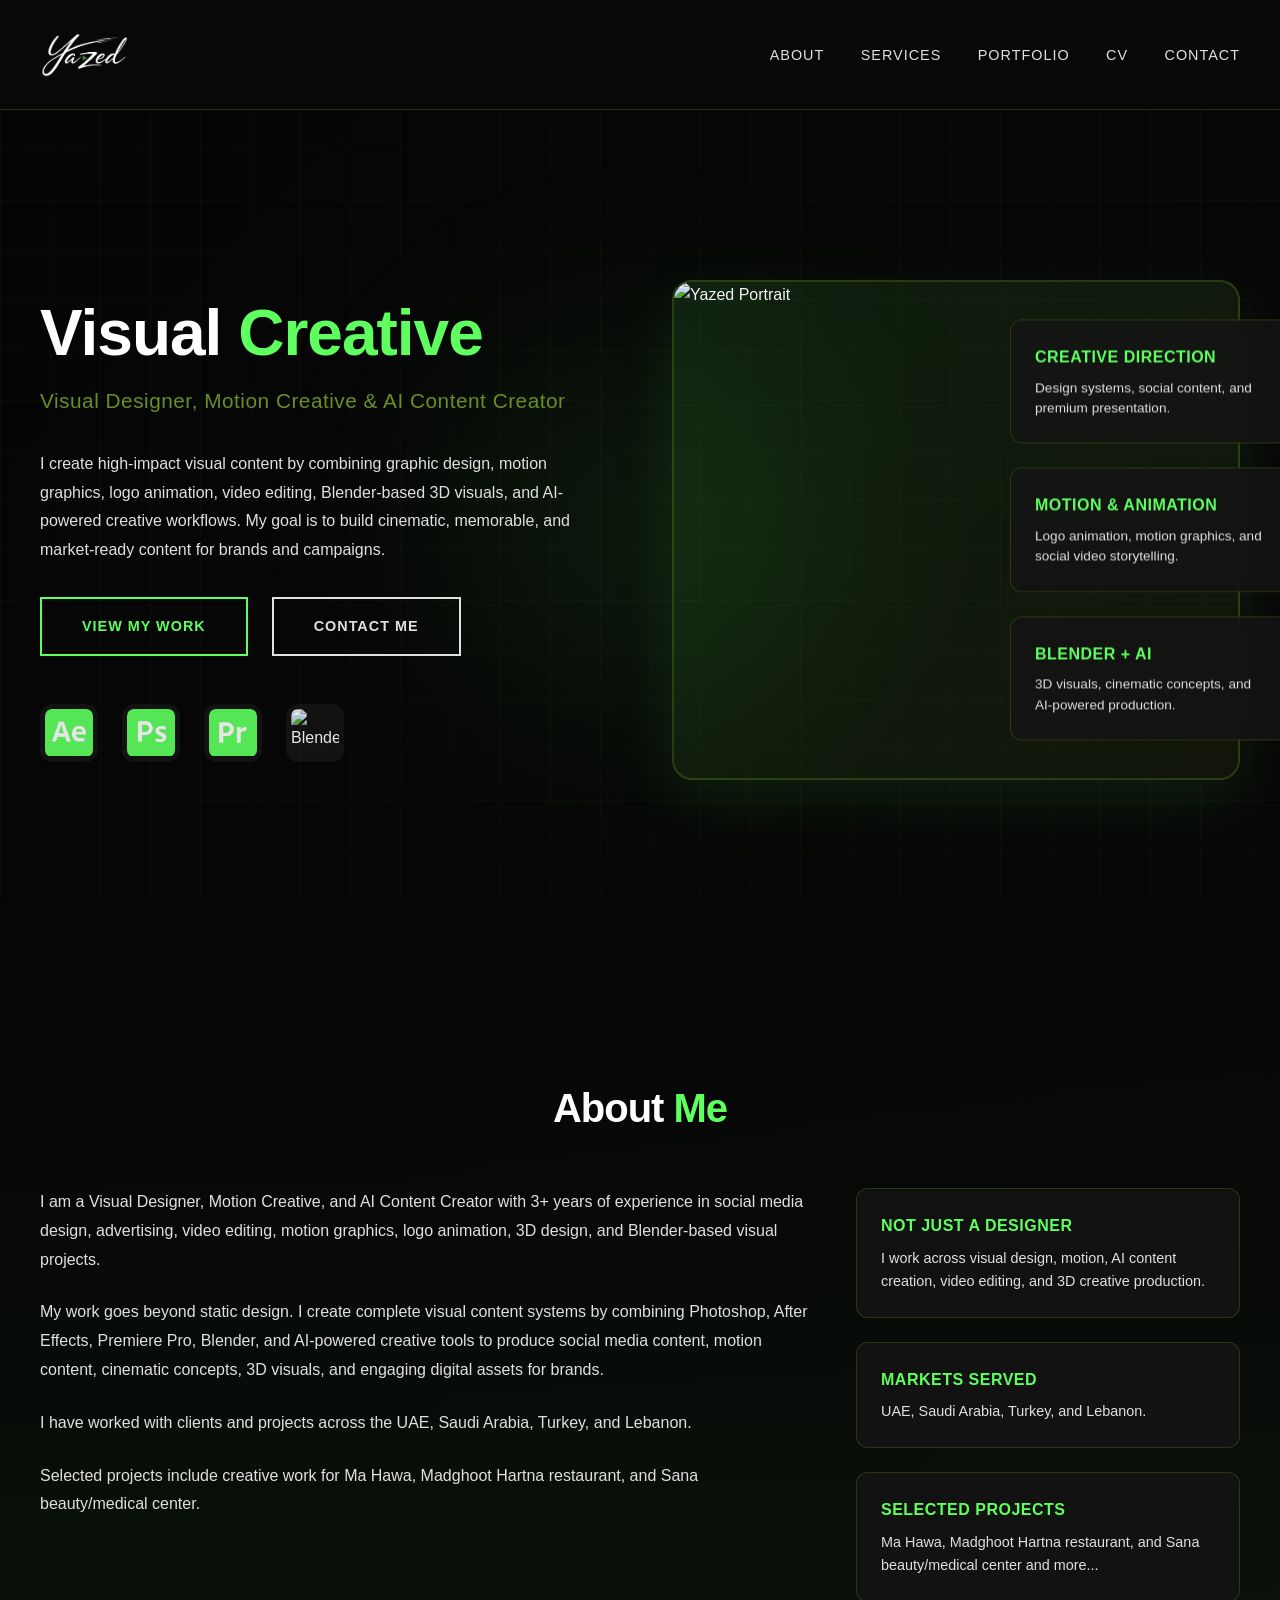
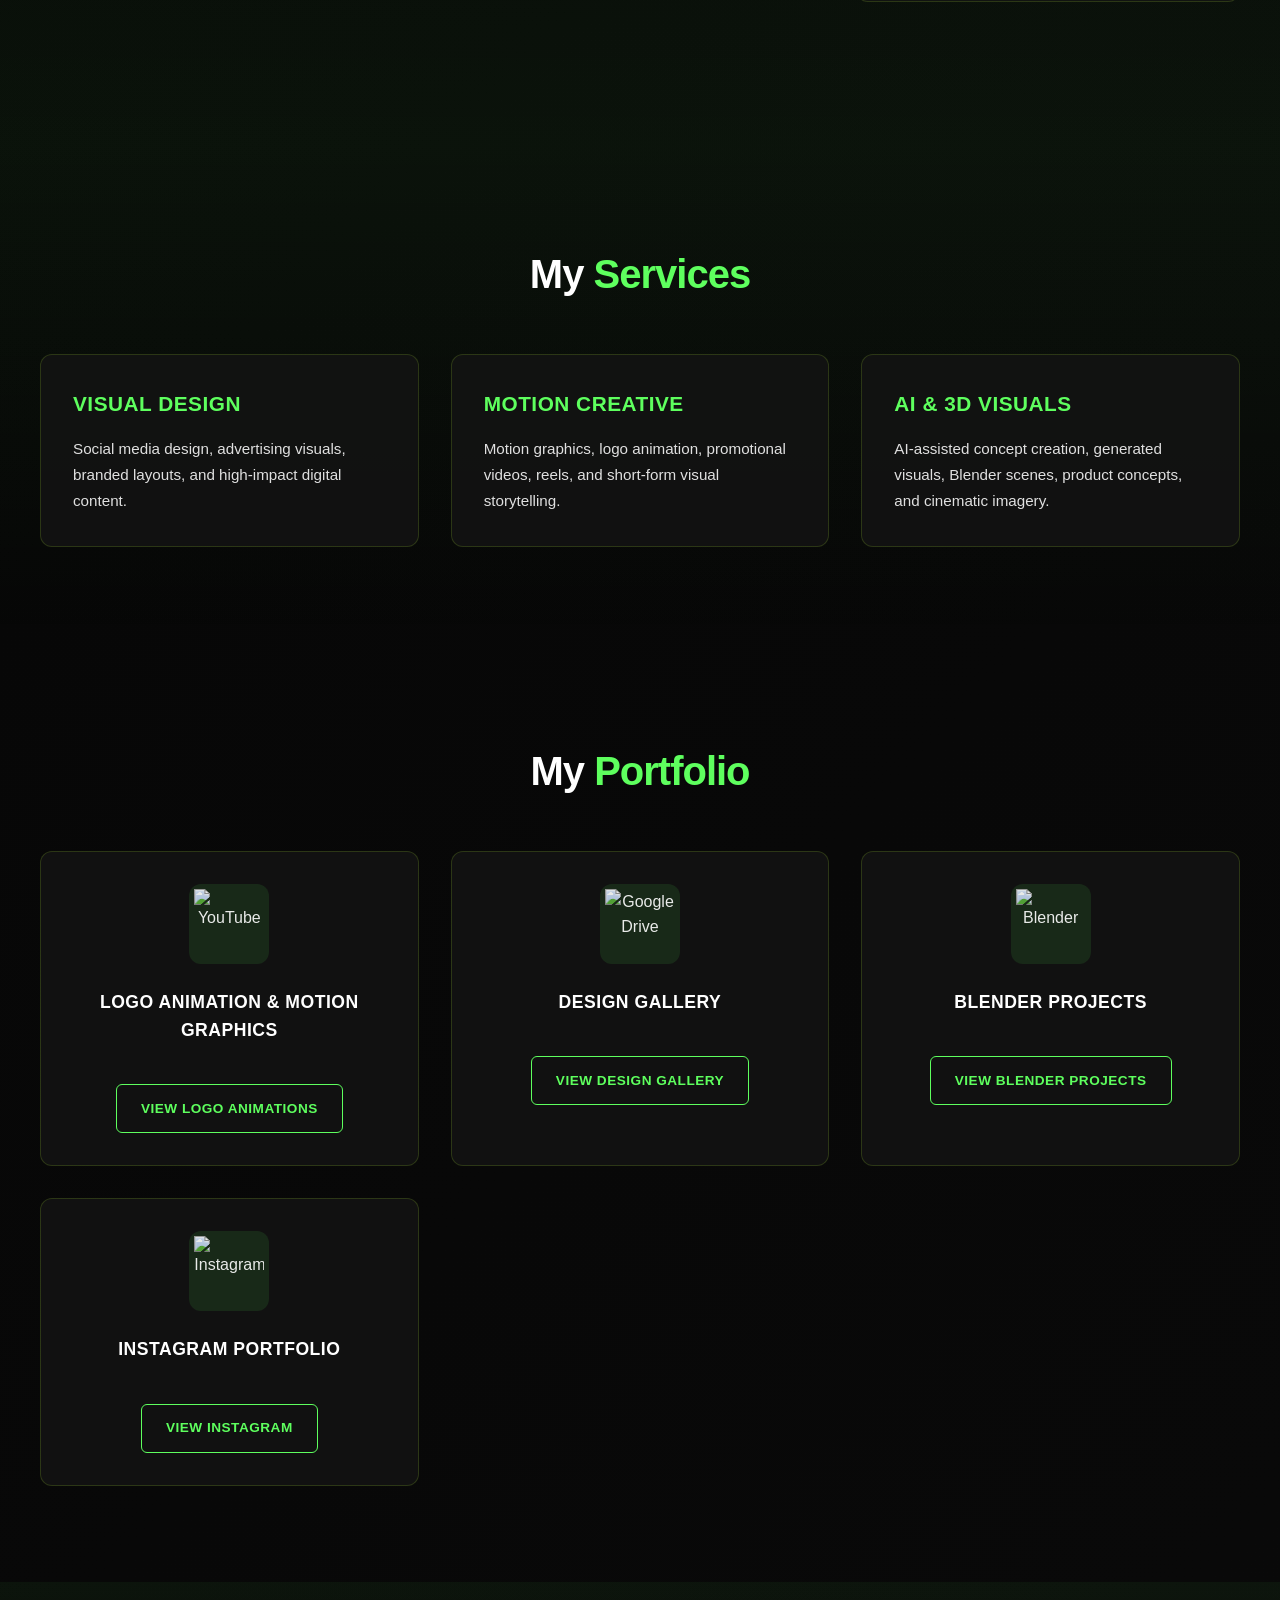
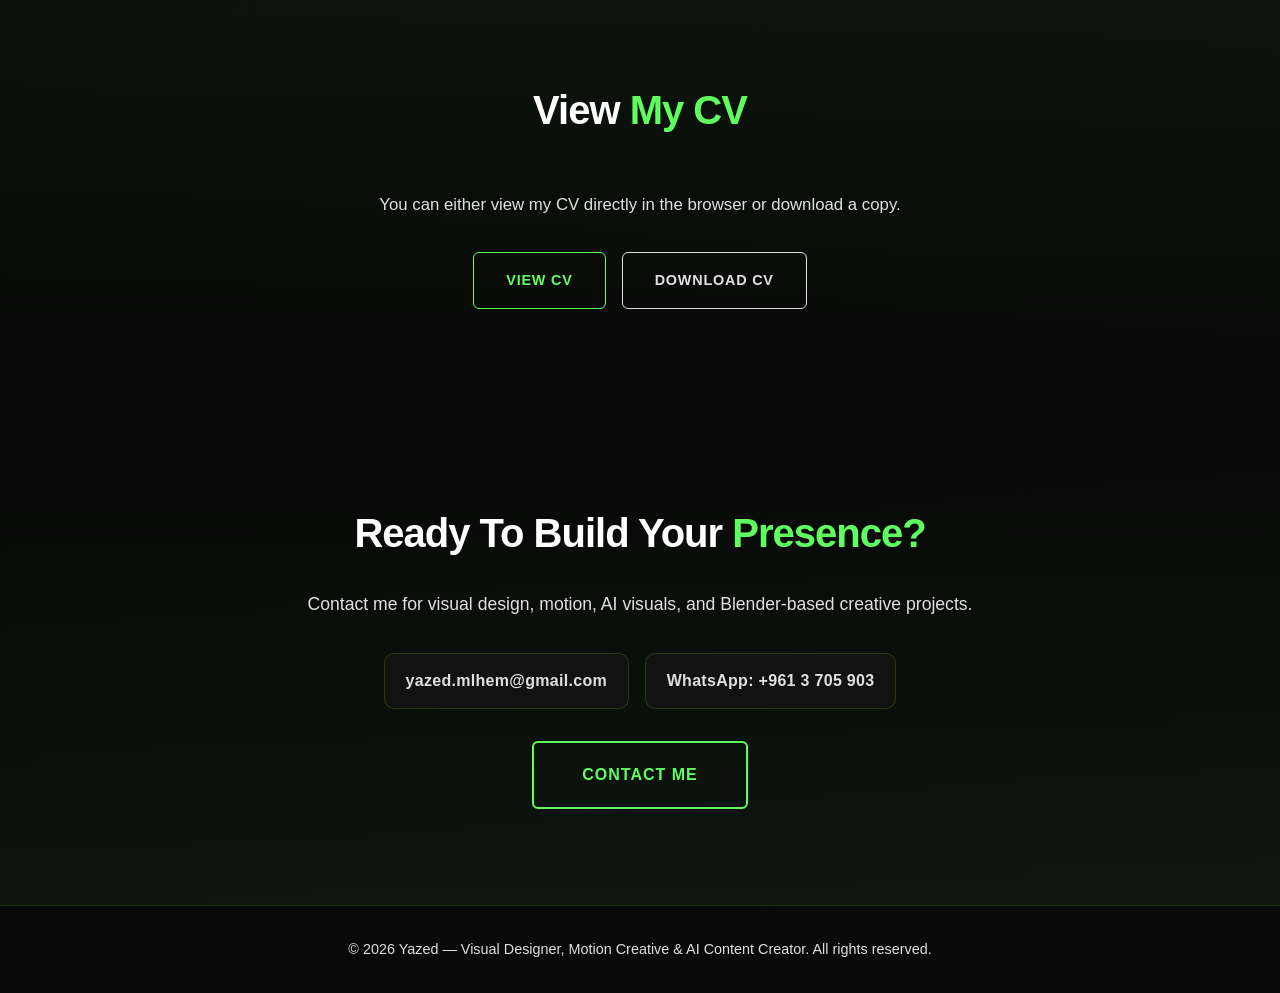
==== commit 6bf2f835: "Fix image file extension and update headings" ====
--- a/index.html
+++ b/index.html
@@ -875,7 +875,7 @@
                 </div>
                     <div class="hero-image">
                     <div class="portrait-wrapper">
-<img src="Me.jpeg" alt="Yazed Portrait">                    </div>
+<img src="Me.jpg" alt="Yazed Portrait">                    </div>
                     <div class="floating-cards">
                         <div class="floating-card">
                             <h3>Creative Direction</h3>
@@ -954,7 +954,7 @@
                         <div class="portfolio-icon">
                             <img src="https://files.manuscdn.com/user_upload_by_module/session_file/99543347/FFrCRTbGHGiihrRO.png" alt="YouTube" title="YouTube">
                         </div>
-                        <h3>Logo Animation Projects</h3>
+                        <h3>Logo Animation & Motion Graphics </h3>
                         <a href="https://www.youtube.com/playlist?list=PLLVuZKUC12Qq2UqEyCkW-pnu5Jl_9pcJ0" target="_blank" class="portfolio-btn">View Logo Animations</a>
                     </div>
                     <div class="portfolio-card reveal">
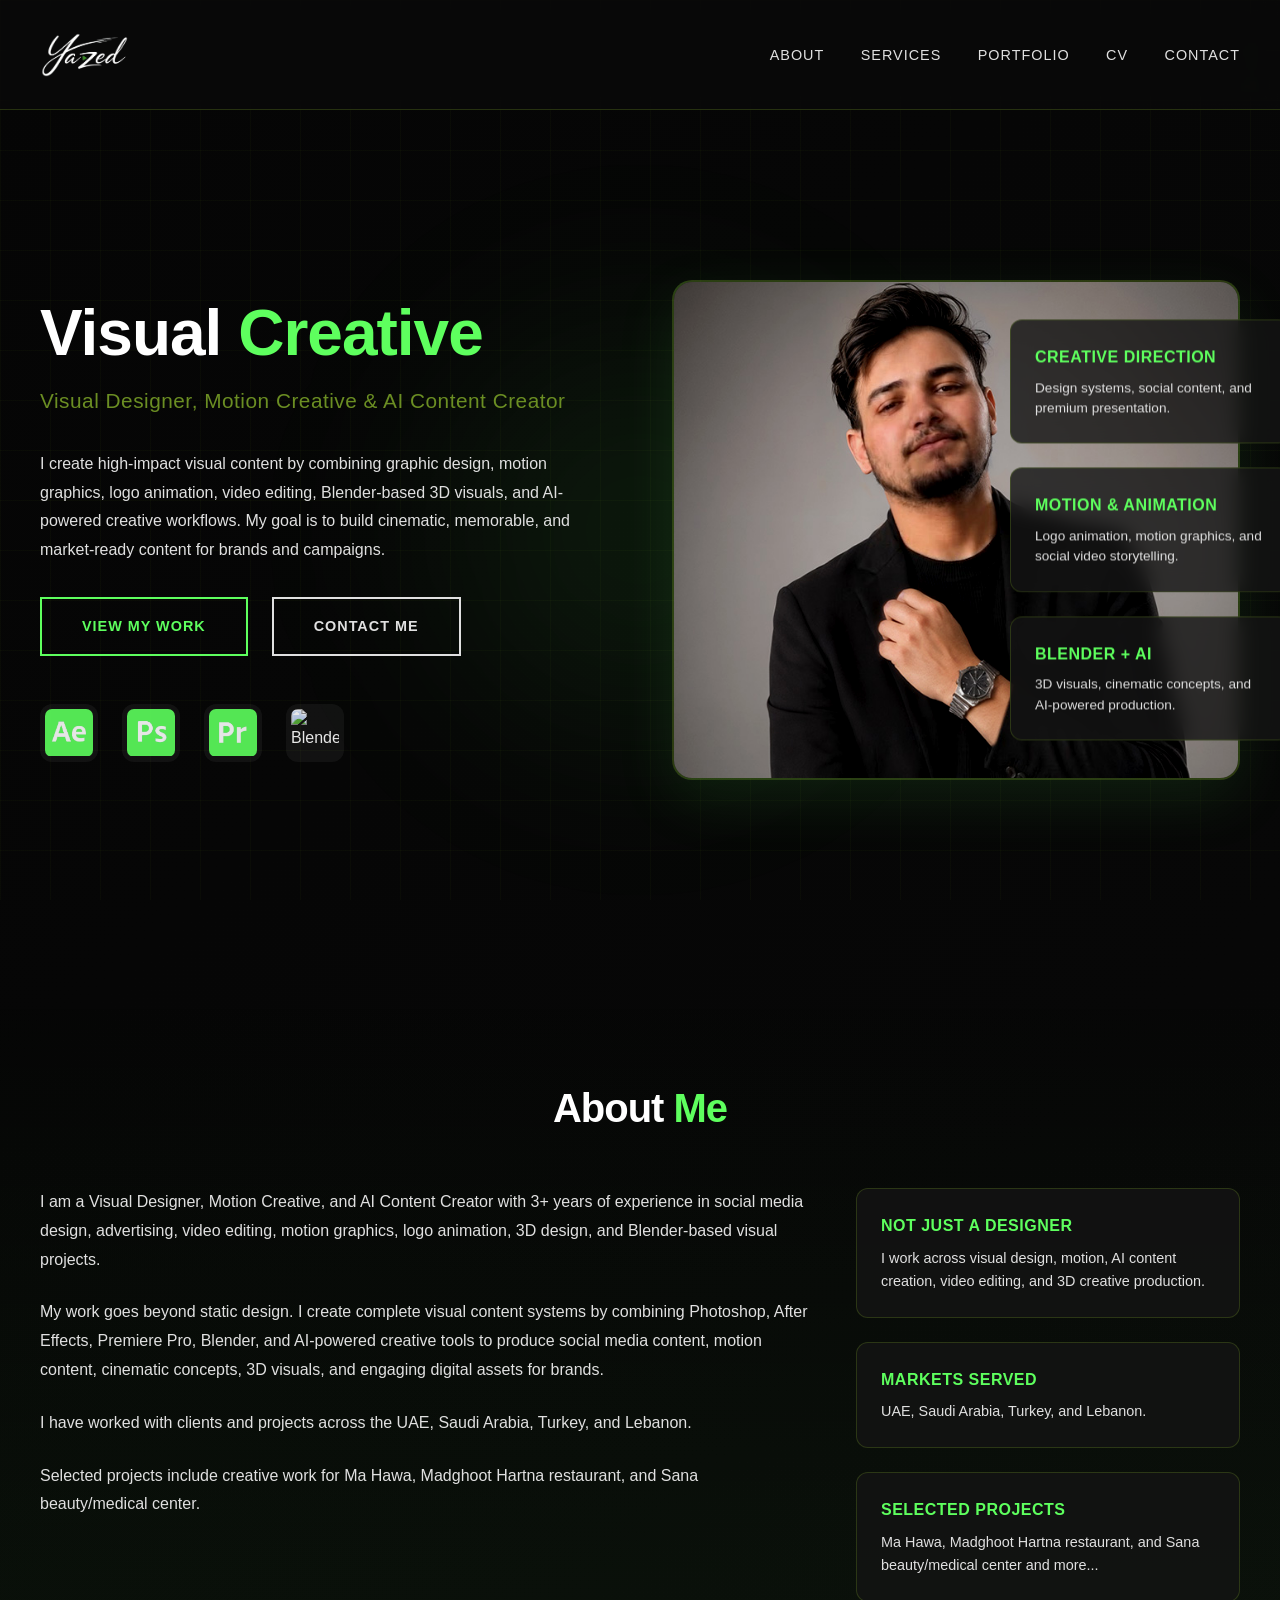
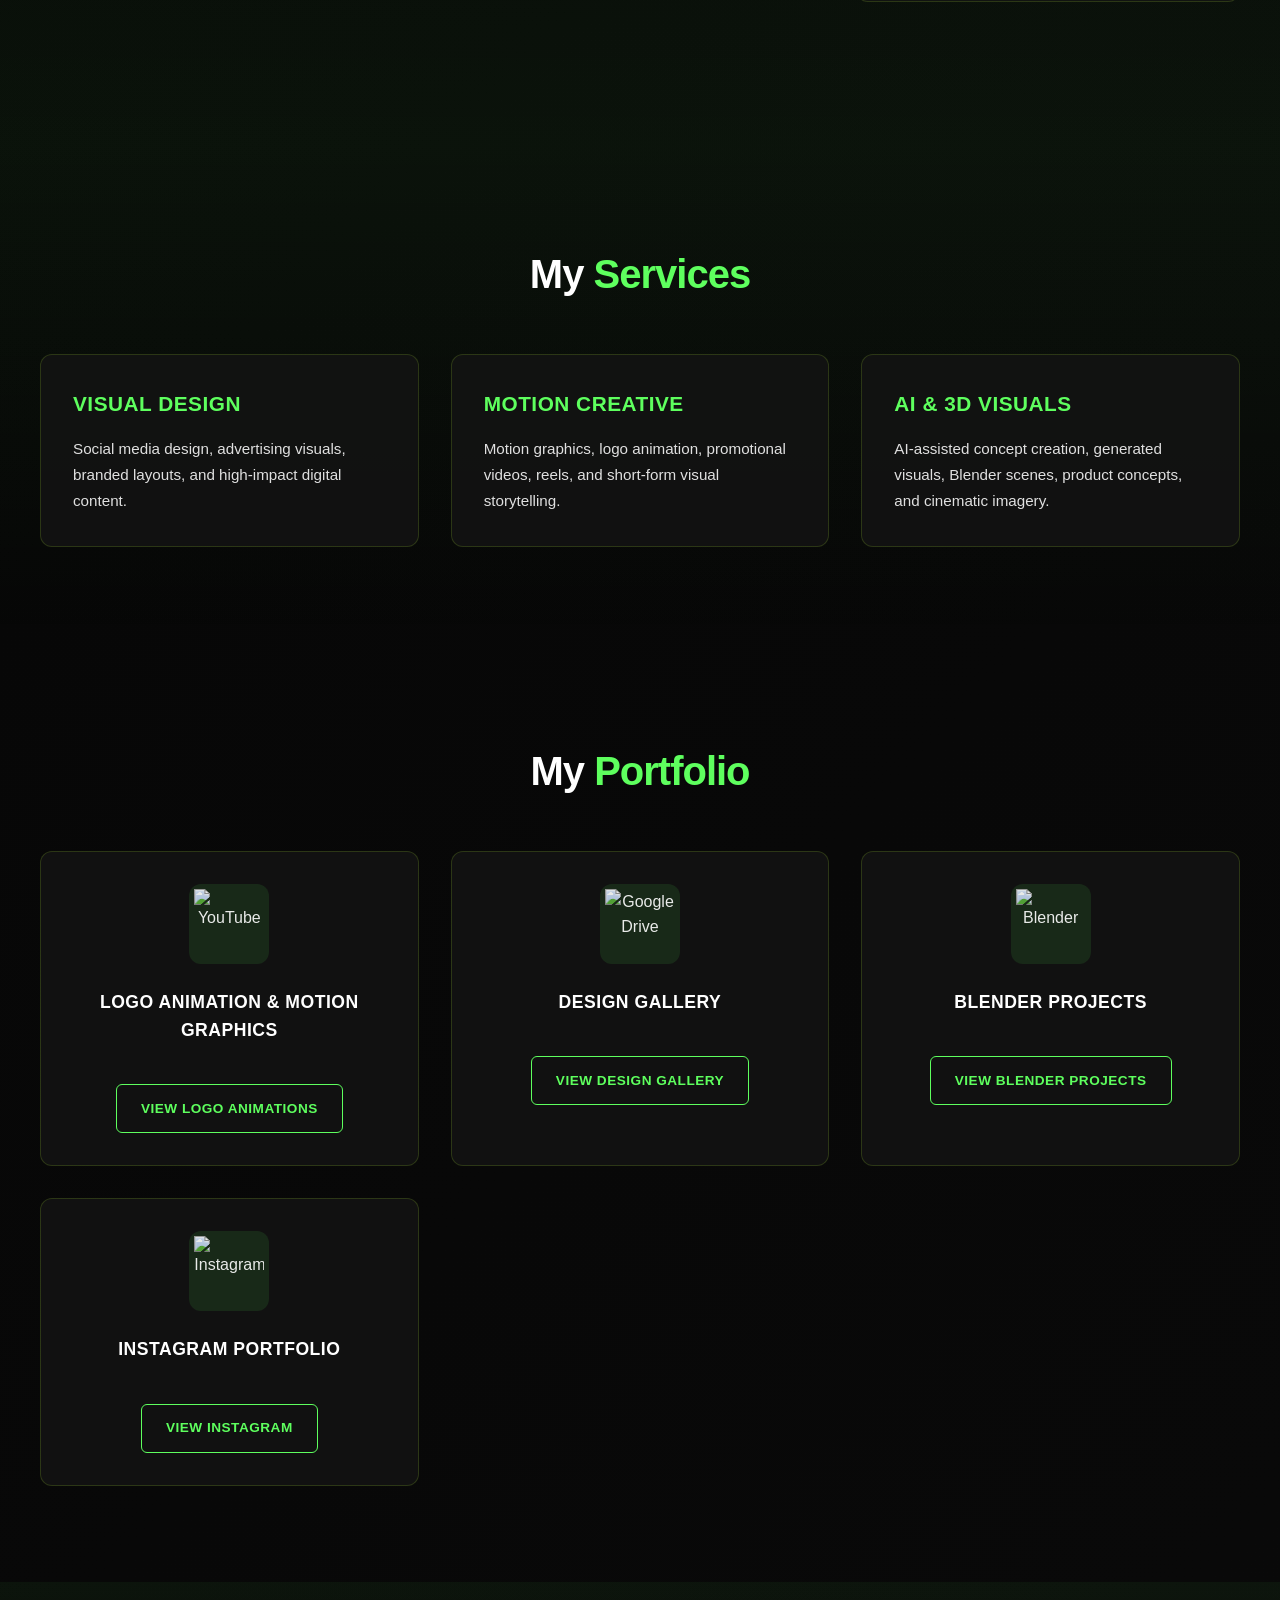
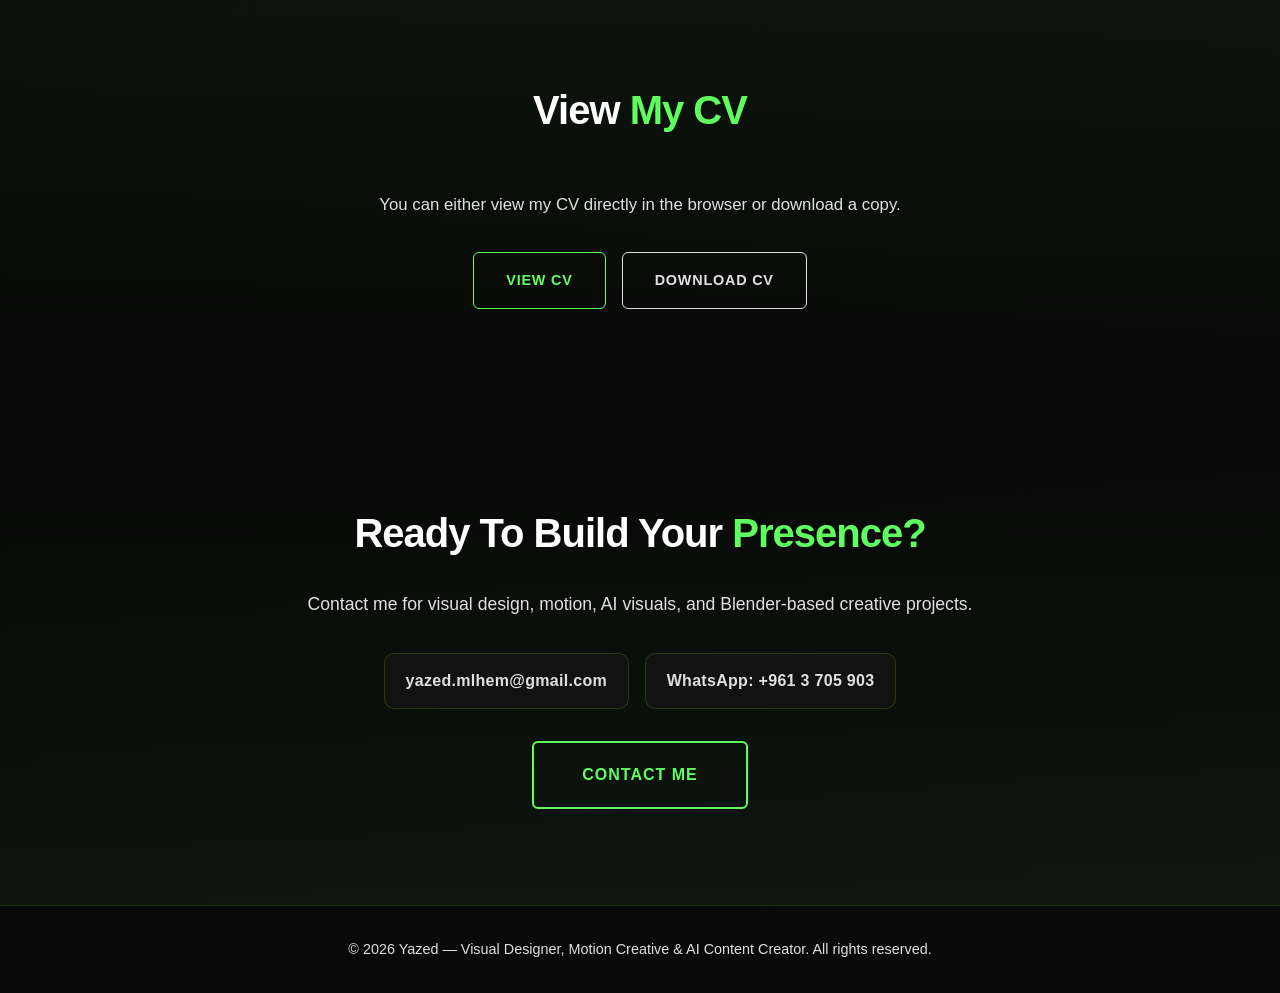
==== commit d72c7f3f: "Update index.html" ====
--- a/index.html
+++ b/index.html
@@ -988,8 +988,8 @@
                 <h2 class="section-title">View <span>My CV</span></h2>
                 <p>You can either view my CV directly in the browser or download a copy.</p>
                 <div class="cv-actions">
-                    <a href="CV.pdf" target="_blank" class="cv-btn">View CV</a>
-                    <a href="CV.pdf" download class="cv-btn secondary">Download CV</a>
+                   <a href="CV.pdf?v=2" target="_blank" class="cv-btn">View CV</a>
+<a href="CV.pdf?v=2" download class="cv-btn secondary">Download CV</a>
                 </div>
             </div>
         </section>
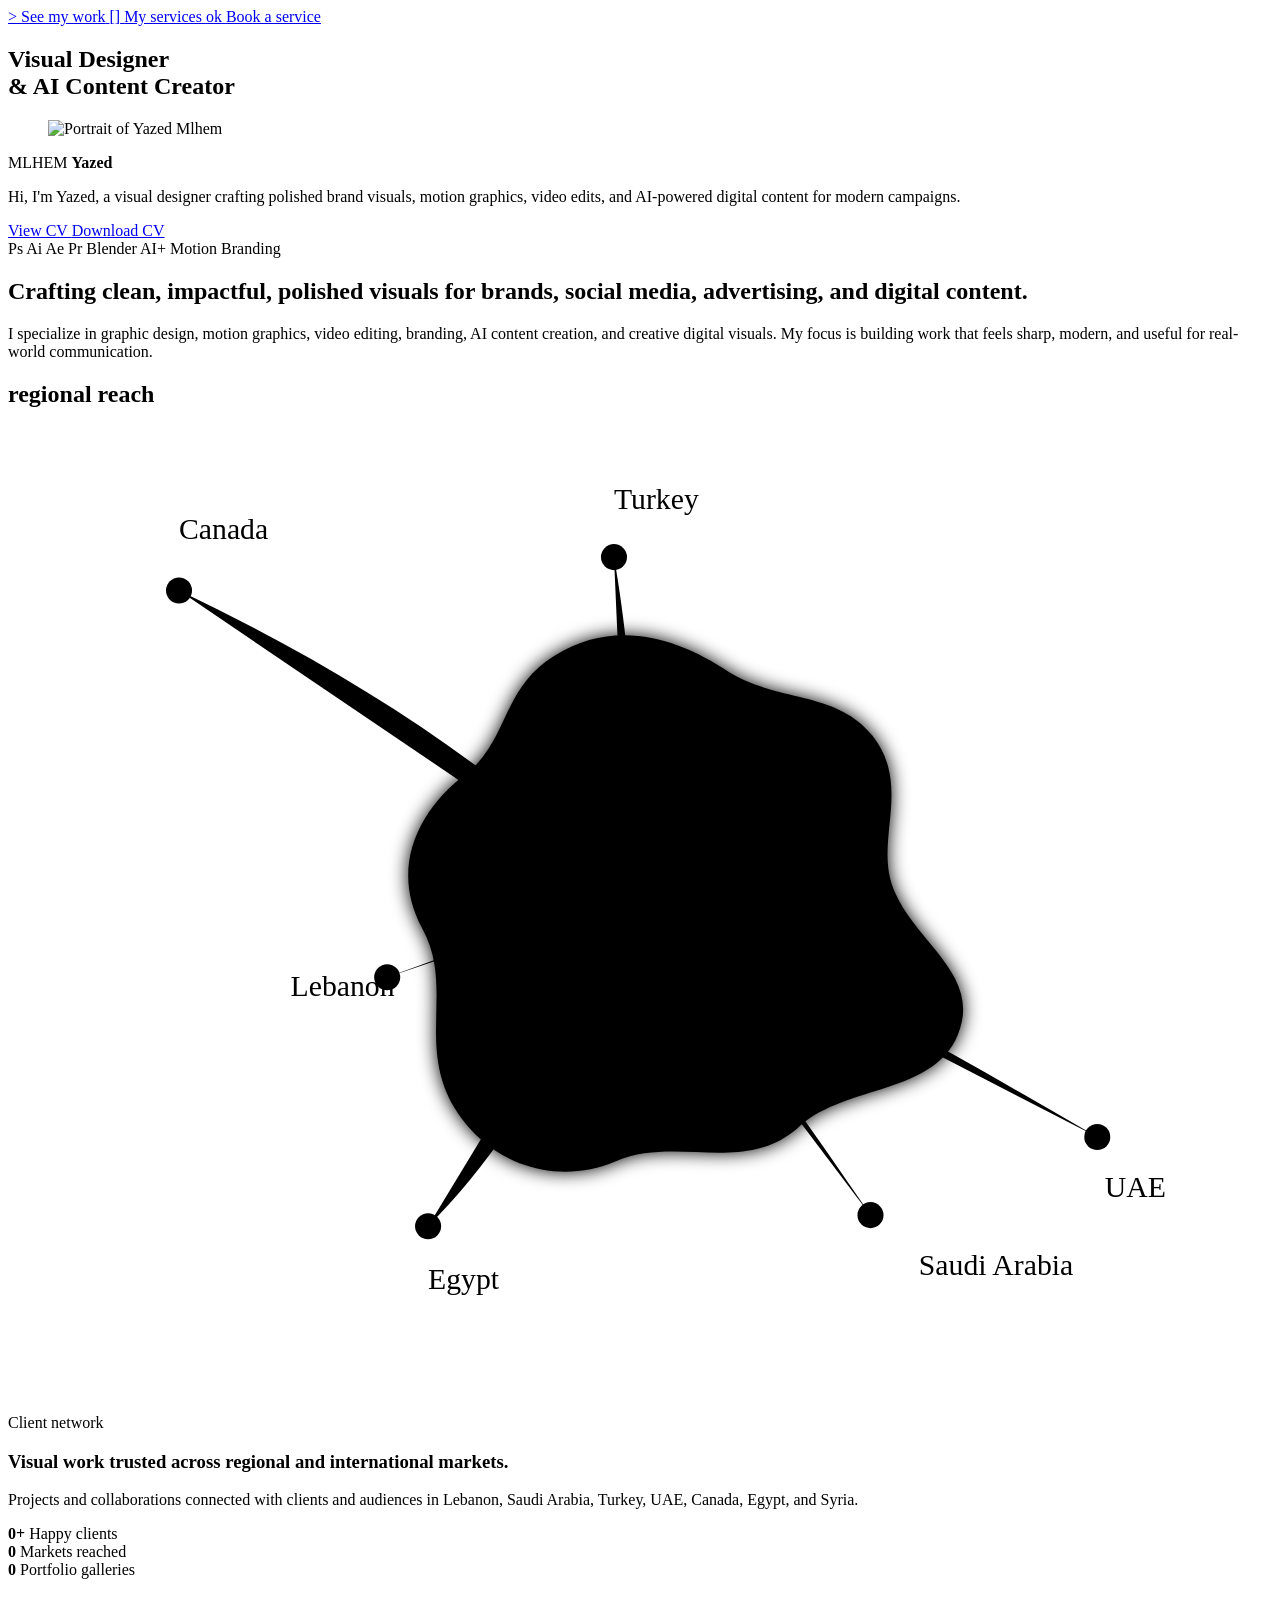
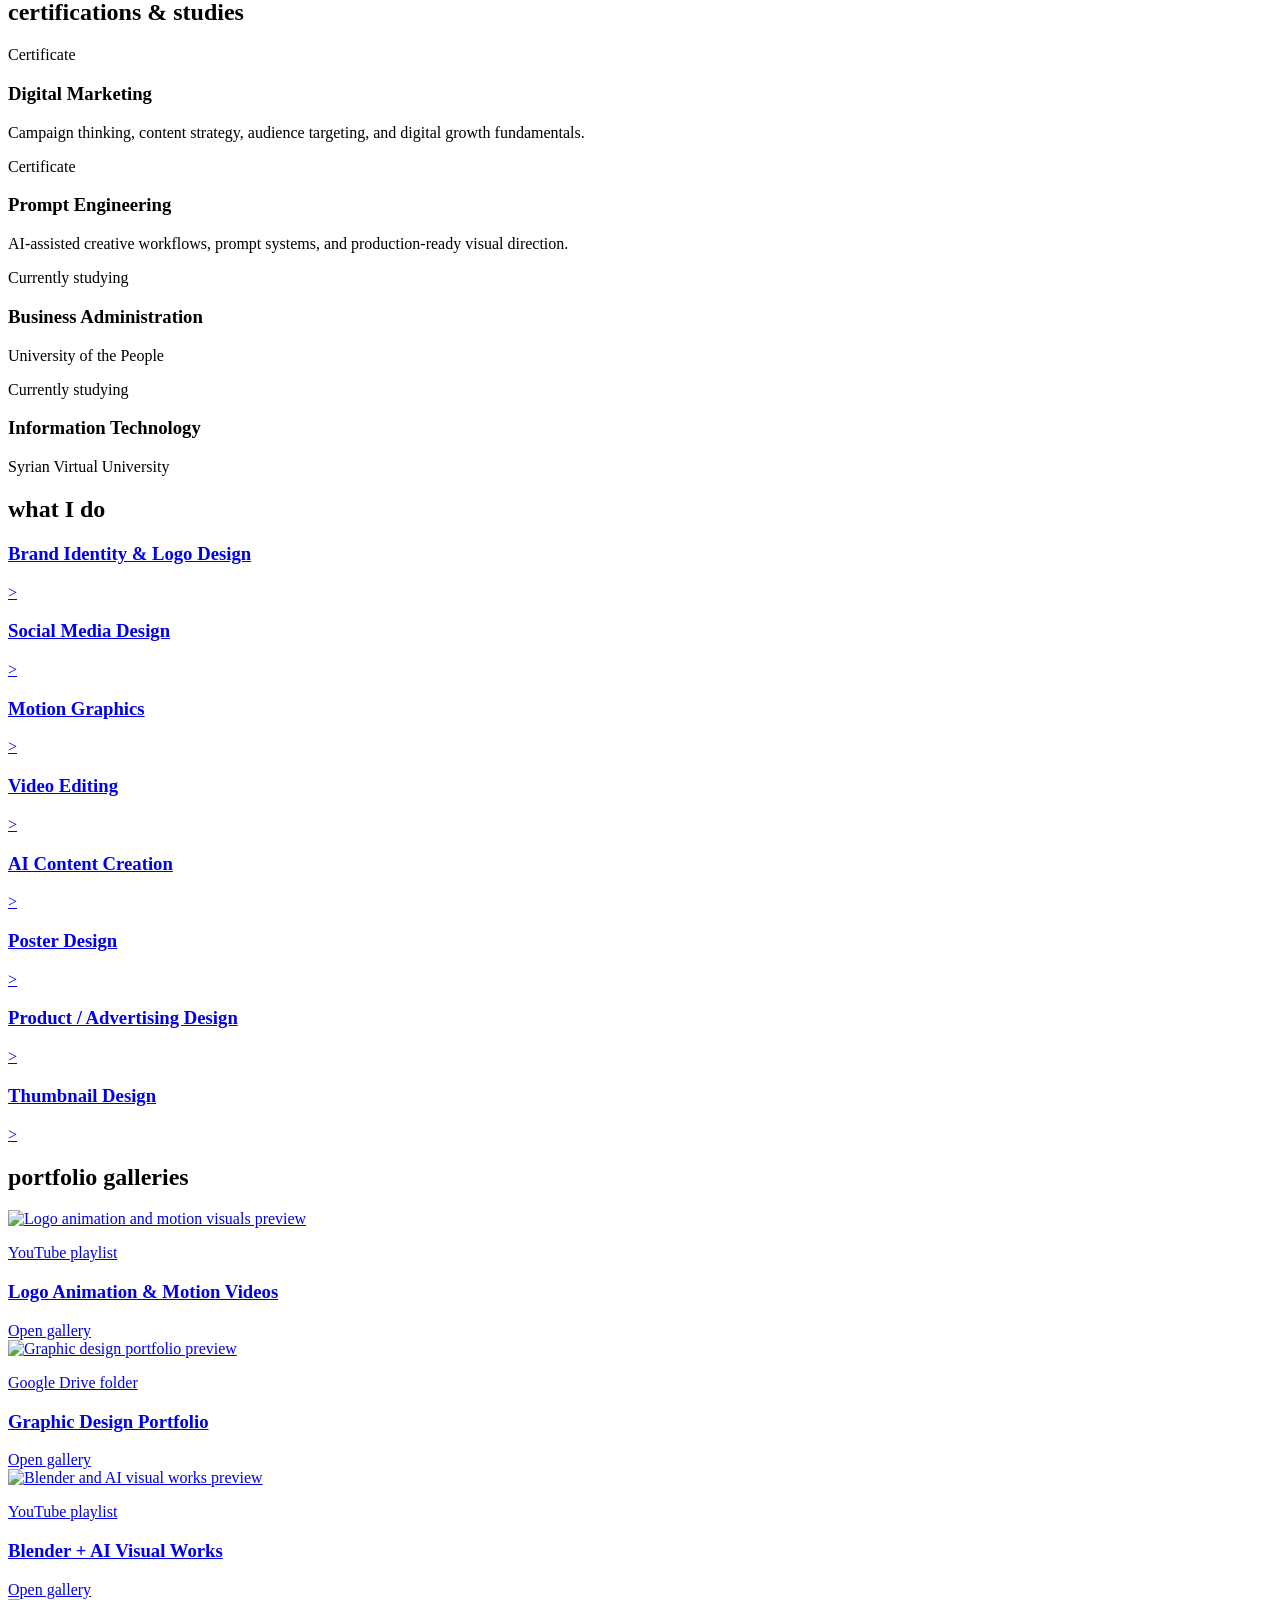
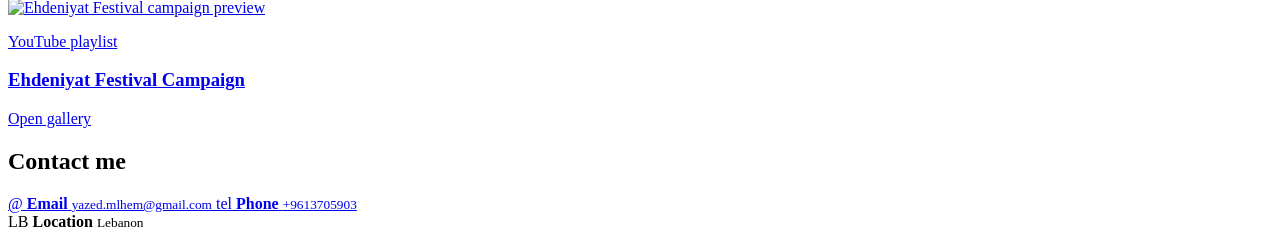
==== commit 1a2526ba: "Update index.html" ====
--- a/index.html
+++ b/index.html
@@ -1,1084 +1,423 @@
 <!DOCTYPE html>
 <html lang="en">
-<head>
-    <meta charset="UTF-8">
-    <meta name="viewport" content="width=device-width, initial-scale=1.0">
-    <title>Yazed — Visual Designer, Motion Creative & AI Content Creator</title>
-    <style>
-        * {
-            margin: 0;
-            padding: 0;
-            box-sizing: border-box;
-        }
-
-        :root {
-            --bg-dark: #0a0a0a;
-            --bg-darker: #050505;
-            --accent-green: #5eff5e;
-            --accent-olive: #6b8e23;
-            --text-white: #ffffff;
-            --text-light: #e0e0e0;
-            --card-bg: rgba(20, 20, 20, 0.8);
-            --border-color: rgba(107, 142, 35, 0.3);
-        }
-
-        html {
-            scroll-behavior: smooth;
-        }
-
-        body {
-            font-family: 'Segoe UI', Tahoma, Geneva, Verdana, sans-serif;
-            background: linear-gradient(135deg, var(--bg-darker) 0%, var(--bg-dark) 100%);
-            color: var(--text-white);
-            line-height: 1.6;
-            overflow-x: hidden;
-            position: relative;
-        }
-
-        /* Grid background */
-        body::before {
-            content: '';
-            position: fixed;
-            top: 0;
-            left: 0;
-            width: 100%;
-            height: 100%;
-            background-image: 
-                linear-gradient(rgba(107, 142, 35, 0.05) 1px, transparent 1px),
-                linear-gradient(90deg, rgba(107, 142, 35, 0.05) 1px, transparent 1px);
-            background-size: 50px 50px;
-            pointer-events: none;
-            z-index: 1;
-        }
-
-        /* Mouse glow effect */
-        .mouse-glow {
-            position: fixed;
-            width: 300px;
-            height: 300px;
-            background: radial-gradient(circle, rgba(94, 255, 94, 0.15) 0%, transparent 70%);
-            border-radius: 50%;
-            pointer-events: none;
-            z-index: 2;
-            display: none;
-        }
-
-        main {
-            position: relative;
-            z-index: 3;
-        }
-
-        /* Header */
-        header {
-            padding: 2rem 2rem;
-            position: fixed;
-            width: 100%;
-            top: 0;
-            z-index: 100;
-            background: rgba(10, 10, 10, 0.7);
-            backdrop-filter: blur(10px);
-            border-bottom: 1px solid var(--border-color);
-        }
-
-        .header-content {
-            max-width: 1200px;
-            margin: 0 auto;
-            display: flex;
-            justify-content: space-between;
-            align-items: center;
-        }
-
-        .logo {
-            font-size: 1.8rem;
-            font-weight: 700;
-            letter-spacing: 2px;
-            color: var(--accent-green);
-            text-transform: uppercase;
-        }
-
-        .nav-logo {
-            height: 45px;
-            width: auto;
-            max-width: 150px;
-            display: block;
-            object-fit: contain;
-        }
-
-        nav a {
-            color: var(--text-light);
-            text-decoration: none;
-            margin-left: 2rem;
-            font-size: 0.9rem;
-            transition: color 0.3s ease;
-            text-transform: uppercase;
-            letter-spacing: 1px;
-        }
-
-        nav a:hover {
-            color: var(--accent-green);
-        }
-
-        /* Hero Section */
-        .hero {
-            margin-top: 80px;
-            padding: 4rem 2rem;
-            min-height: 100vh;
-            display: flex;
-            align-items: center;
-            justify-content: center;
-            position: relative;
-            overflow: hidden;
-        }
-
-        .hero::before {
-            content: '';
-            position: absolute;
-            top: 50%;
-            left: 50%;
-            transform: translate(-50%, -50%);
-            width: 600px;
-            height: 600px;
-            background: radial-gradient(circle, rgba(94, 255, 94, 0.1) 0%, transparent 70%);
-            filter: blur(80px);
-            z-index: -1;
-        }
-
-        .hero-container {
-            max-width: 1200px;
-            width: 100%;
-            display: grid;
-            grid-template-columns: 1fr 1fr;
-            gap: 4rem;
-            align-items: center;
-        }
-
-        .hero-content h1 {
-            font-size: 4rem;
-            font-weight: 900;
-            line-height: 1.1;
-            margin-bottom: 1rem;
-            letter-spacing: -1px;
-            animation: fadeInUp 0.8s ease;
-        }
-
-        .hero-content h1 span {
-            color: var(--accent-green);
-        }
-
-        .hero-subtitle {
-            font-size: 1.3rem;
-            color: var(--accent-olive);
-            margin-bottom: 2rem;
-            animation: fadeInUp 0.8s ease 0.1s both;
-            letter-spacing: 0.5px;
-        }
-
-        .hero-description {
-            font-size: 1rem;
-            color: var(--text-light);
-            margin-bottom: 2rem;
-            line-height: 1.8;
-            animation: fadeInUp 0.8s ease 0.2s both;
-        }
-
-        .hero-buttons {
-            display: flex;
-            gap: 1.5rem;
-            margin-bottom: 3rem;
-            animation: fadeInUp 0.8s ease 0.3s both;
-        }
-
-        .btn {
-            padding: 1rem 2.5rem;
-            border: 2px solid var(--accent-green);
-            background: transparent;
-            color: var(--accent-green);
-            font-size: 0.9rem;
-            font-weight: 700;
-            cursor: pointer;
-            transition: all 0.3s ease;
-            text-transform: uppercase;
-            letter-spacing: 1px;
-            text-decoration: none;
-            display: inline-block;
-        }
-
-        .btn:hover {
-            background: var(--accent-green);
-            color: var(--bg-dark);
-            transform: translateY(-3px);
-            box-shadow: 0 10px 30px rgba(94, 255, 94, 0.3);
-        }
-
-        .btn-secondary {
-            border-color: var(--text-light);
-            color: var(--text-light);
-        }
-
-        .btn-secondary:hover {
-            background: var(--text-light);
-            color: var(--bg-dark);
-        }
-
-        .software-icons {
-            display: flex;
-            gap: 1.5rem;
-            margin-top: 3rem;
-            animation: fadeInUp 0.8s ease 0.4s both;
-            flex-wrap: wrap;
-        }
-
-        .software-icons img {
-    width: 58px;
-    height: 58px;
-    opacity: 0.9;
-    transition: all 0.3s ease;
-    object-fit: contain;
-    border-radius: 12px;
-    background: rgba(255, 255, 255, 0.06);
-    padding: 5px;
-}
-        
-
-
-        .software-icons img:hover {
-            opacity: 1;
-            transform: scale(1.1);
-            filter: brightness(0) invert(1) drop-shadow(0 0 10px rgba(94, 255, 94, 0.5));
-        }
-
-
-        .software-icons img.no-filter {
-            filter: none !important;
-        }
-
-        .software-icons img.no-filter:hover {
-            filter: drop-shadow(0 0 10px rgba(94, 255, 94, 0.5)) !important;
-        }
-
-        .contact-info {
-            display: flex;
-            justify-content: center;
-            align-items: center;
-            gap: 1rem;
-            flex-wrap: wrap;
-            margin: 1.5rem 0 2rem;
-        }
-
-        .contact-info a {
-            color: var(--text-light);
-            text-decoration: none;
-            border: 1px solid var(--border-color);
-            background: rgba(20, 20, 20, 0.8);
-            padding: 0.9rem 1.3rem;
-            border-radius: 10px;
-            font-weight: 600;
-            letter-spacing: 0.3px;
-            transition: all 0.3s ease;
-        }
-
-        .contact-info a:hover {
-            color: var(--accent-green);
-            border-color: var(--accent-green);
-            transform: translateY(-3px);
-            box-shadow: 0 10px 25px rgba(94, 255, 94, 0.15);
-        }
-
-        .cv {
-            padding: 6rem 2rem;
-            background: linear-gradient(180deg, rgba(94, 255, 94, 0.05) 0%, transparent 100%);
-            text-align: center;
-        }
-
-        .cv-container {
-            max-width: 850px;
-            margin: 0 auto;
-        }
-
-        .cv p {
-            color: var(--text-light);
-            font-size: 1.05rem;
-            line-height: 1.8;
-            margin-bottom: 2rem;
-        }
-
-        .cv-actions {
-            display: flex;
-            justify-content: center;
-            gap: 1rem;
-            flex-wrap: wrap;
-        }
-
-        .cv-btn {
-            display: inline-block;
-            padding: 1rem 2rem;
-            border: 1px solid var(--accent-green);
-            color: var(--accent-green);
-            text-decoration: none;
-            border-radius: 6px;
-            font-size: 0.9rem;
-            font-weight: 700;
-            text-transform: uppercase;
-            letter-spacing: 0.8px;
-            transition: all 0.3s ease;
-            background: transparent;
-        }
-
-        .cv-btn:hover {
-            background: var(--accent-green);
-            color: var(--bg-dark);
-            transform: translateY(-3px);
-            box-shadow: 0 15px 35px rgba(94, 255, 94, 0.25);
-        }
-
-        .cv-btn.secondary {
-            border-color: var(--text-light);
-            color: var(--text-light);
-        }
-
-        .cv-btn.secondary:hover {
-            background: var(--text-light);
-            color: var(--bg-dark);
-            box-shadow: 0 15px 35px rgba(255, 255, 255, 0.15);
-        }
-
-        /* Hero Image Section */
-        .hero-image {
-            position: relative;
-            height: 500px;
-            animation: fadeInRight 0.8s ease;
-        }
-
-        .portrait-wrapper {
-            position: relative;
-            width: 100%;
-            height: 100%;
-            background: linear-gradient(135deg, rgba(94, 255, 94, 0.1) 0%, rgba(107, 142, 35, 0.1) 100%);
-            border-radius: 20px;
-            overflow: hidden;
-            border: 2px solid var(--border-color);
-            box-shadow: 0 20px 60px rgba(94, 255, 94, 0.1);
-        }
-
-        .portrait-wrapper img {
-            width: 100%;
-            height: 100%;
-            object-fit: cover;
-            filter: contrast(1.1) brightness(0.95);
-        }
-
-        .floating-cards {
-            position: absolute;
-            right: -50px;
-            top: 50%;
-            transform: translateY(-50%);
-            display: flex;
-            flex-direction: column;
-            gap: 1.5rem;
-            z-index: 10;
-        }
-
-        .floating-card {
-            background: var(--card-bg);
-            border: 1px solid var(--border-color);
-            padding: 1.5rem;
-            border-radius: 12px;
-            width: 280px;
-            backdrop-filter: blur(10px);
-            animation: float 3s ease-in-out infinite;
-            transition: all 0.3s ease;
-            cursor: pointer;
-        }
-
-        .floating-card:nth-child(1) {
-            animation-delay: 0s;
-        }
-
-        .floating-card:nth-child(2) {
-            animation-delay: 0.5s;
-        }
-
-        .floating-card:nth-child(3) {
-            animation-delay: 1s;
-        }
-
-        .floating-card:hover {
-            background: rgba(30, 30, 30, 0.9);
-            border-color: var(--accent-green);
-            transform: translateX(-10px);
-            box-shadow: 0 10px 30px rgba(94, 255, 94, 0.2);
-        }
-
-        .floating-card h3 {
-            color: var(--accent-green);
-            font-size: 1rem;
-            margin-bottom: 0.5rem;
-            text-transform: uppercase;
-            letter-spacing: 0.5px;
-        }
-
-        .floating-card p {
-            font-size: 0.85rem;
-            color: var(--text-light);
-            line-height: 1.5;
-        }
-
-        @keyframes float {
-            0%, 100% {
-                transform: translateY(-50%);
-            }
-            50% {
-                transform: translateY(-60%);
-            }
-        }
-
-        @keyframes fadeInUp {
-            from {
-                opacity: 0;
-                transform: translateY(30px);
-            }
-            to {
-                opacity: 1;
-                transform: translateY(0);
-            }
-        }
-
-        @keyframes fadeInRight {
-            from {
-                opacity: 0;
-                transform: translateX(30px);
-            }
-            to {
-                opacity: 1;
-                transform: translateX(0);
-            }
-        }
-
-        /* About Section */
-        .about {
-            padding: 6rem 2rem;
-            background: linear-gradient(180deg, transparent 0%, rgba(94, 255, 94, 0.05) 100%);
-        }
-
-        .section-title {
-            font-size: 2.5rem;
-            font-weight: 900;
-            margin-bottom: 3rem;
-            text-align: center;
-            letter-spacing: -1px;
-        }
-
-        .section-title span {
-            color: var(--accent-green);
-        }
-
-        .about-container {
-            max-width: 1200px;
-            margin: 0 auto;
-        }
-
-        .about-content {
-            display: grid;
-            grid-template-columns: 2fr 1fr;
-            gap: 3rem;
-            margin-bottom: 3rem;
-        }
-
-        .about-text {
-            font-size: 1rem;
-            line-height: 1.8;
-            color: var(--text-light);
-        }
-
-        .about-text p {
-            margin-bottom: 1.5rem;
-        }
-
-        .about-cards {
-            display: flex;
-            flex-direction: column;
-            gap: 1.5rem;
-        }
-
-        .about-card {
-            background: var(--card-bg);
-            border: 1px solid var(--border-color);
-            padding: 1.5rem;
-            border-radius: 12px;
-            transition: all 0.3s ease;
-        }
-
-        .about-card:hover {
-            border-color: var(--accent-green);
-            background: rgba(30, 30, 30, 0.9);
-            transform: translateY(-5px);
-        }
-
-        .about-card h3 {
-            color: var(--accent-green);
-            font-size: 1rem;
-            margin-bottom: 0.5rem;
-            text-transform: uppercase;
-            letter-spacing: 0.5px;
-        }
-
-        .about-card p {
-            font-size: 0.9rem;
-            color: var(--text-light);
-            line-height: 1.6;
-        }
-
-        .tags {
-            display: flex;
-            flex-wrap: wrap;
-            gap: 1rem;
-            margin-top: 2rem;
-        }
-
-        .tag {
-            background: rgba(94, 255, 94, 0.1);
-            border: 1px solid var(--accent-green);
-            color: var(--accent-green);
-            padding: 0.5rem 1rem;
-            border-radius: 20px;
-            font-size: 0.85rem;
-            text-transform: uppercase;
-            letter-spacing: 0.5px;
-            transition: all 0.3s ease;
-            cursor: pointer;
-        }
-
-        .tag:hover {
-            background: var(--accent-green);
-            color: var(--bg-dark);
-        }
-
-        /* Services Section */
-        .services {
-            padding: 6rem 2rem;
-            background: linear-gradient(180deg, rgba(94, 255, 94, 0.05) 0%, transparent 100%);
-        }
-
-        .services-container {
-            max-width: 1200px;
-            margin: 0 auto;
-        }
-
-        .services-grid {
-            display: grid;
-            grid-template-columns: repeat(auto-fit, minmax(300px, 1fr));
-            gap: 2rem;
-        }
-
-        .service-card {
-            background: var(--card-bg);
-            border: 1px solid var(--border-color);
-            padding: 2rem;
-            border-radius: 12px;
-            transition: all 0.3s ease;
-        }
-
-        .service-card:hover {
-            border-color: var(--accent-green);
-            background: rgba(30, 30, 30, 0.9);
-            transform: translateY(-10px);
-            box-shadow: 0 20px 40px rgba(94, 255, 94, 0.15);
-        }
-
-        .service-card h3 {
-            color: var(--accent-green);
-            font-size: 1.3rem;
-            margin-bottom: 1rem;
-            text-transform: uppercase;
-            letter-spacing: 0.5px;
-        }
-
-        .service-card p {
-            color: var(--text-light);
-            line-height: 1.7;
-            font-size: 0.95rem;
-        }
-
-        /* Portfolio Section */
-        .portfolio {
-            padding: 6rem 2rem;
-        }
-
-        .portfolio-container {
-            max-width: 1200px;
-            margin: 0 auto;
-        }
-
-        .portfolio-grid {
-            display: grid;
-            grid-template-columns: repeat(auto-fit, minmax(280px, 1fr));
-            gap: 2rem;
-        }
-
-        .portfolio-card {
-            background: var(--card-bg);
-            border: 1px solid var(--border-color);
-            padding: 2rem;
-            border-radius: 12px;
-            text-align: center;
-            transition: all 0.3s ease;
-        }
-
-        .portfolio-card:hover {
-            border-color: var(--accent-green);
-            background: rgba(30, 30, 30, 0.9);
-            transform: translateY(-10px);
-            box-shadow: 0 20px 40px rgba(94, 255, 94, 0.15);
-        }
-
-        .portfolio-icon {
-            width: 80px;
-            height: 80px;
-            margin: 0 auto 1.5rem;
-            background: rgba(94, 255, 94, 0.1);
-            border-radius: 12px;
-            display: flex;
-            align-items: center;
-            justify-content: center;
-            transition: all 0.3s ease;
-        }
-
-        .portfolio-card:hover .portfolio-icon {
-            background: rgba(94, 255, 94, 0.2);
-            transform: scale(1.1);
-        }
-
-        .portfolio-icon img {
-            width: 70px;
-            height: 70px;
-            opacity: 0.9;
-            transition: all 0.3s ease;
-        }
-
-        .portfolio-card:hover .portfolio-icon img {
-            opacity: 1;
-            transform: scale(1.1);
-        }
-
-        .portfolio-card h3 {
-            color: var(--text-white);
-            font-size: 1.1rem;
-            margin-bottom: 1rem;
-            text-transform: uppercase;
-            letter-spacing: 0.5px;
-        }
-
-        .portfolio-btn {
-            display: inline-block;
-            margin-top: 1.5rem;
-            padding: 0.8rem 1.5rem;
-            border: 1px solid var(--accent-green);
-            background: transparent;
-            color: var(--accent-green);
-            text-decoration: none;
-            border-radius: 6px;
-            font-size: 0.85rem;
-            font-weight: 700;
-            text-transform: uppercase;
-            letter-spacing: 0.5px;
-            transition: all 0.3s ease;
-        }
-
-        .portfolio-btn:hover {
-            background: var(--accent-green);
-            color: var(--bg-dark);
-        }
-
-        /* Contact Section */
-        .contact {
-            padding: 6rem 2rem;
-            background: linear-gradient(180deg, transparent 0%, rgba(94, 255, 94, 0.05) 100%);
-            text-align: center;
-        }
-
-        .contact-container {
-            max-width: 800px;
-            margin: 0 auto;
-        }
-
-        .contact h2 {
-            font-size: 2.5rem;
-            font-weight: 900;
-            margin-bottom: 1.5rem;
-            letter-spacing: -1px;
-        }
-
-        .contact h2 span {
-            color: var(--accent-green);
-        }
-
-        .contact p {
-            font-size: 1.1rem;
-            color: var(--text-light);
-            margin-bottom: 2rem;
-            line-height: 1.8;
-        }
-
-        .contact-btn {
-            padding: 1.2rem 3rem;
-            border: 2px solid var(--accent-green);
-            background: transparent;
-            color: var(--accent-green);
-            font-size: 1rem;
-            font-weight: 700;
-            cursor: pointer;
-            transition: all 0.3s ease;
-            text-transform: uppercase;
-            letter-spacing: 1px;
-            text-decoration: none;
-            display: inline-block;
-            border-radius: 6px;
-        }
-
-        .contact-btn:hover {
-            background: var(--accent-green);
-            color: var(--bg-dark);
-            transform: translateY(-3px);
-            box-shadow: 0 15px 40px rgba(94, 255, 94, 0.3);
-        }
-
-        /* Footer */
-        footer {
-            padding: 2rem;
-            text-align: center;
-            border-top: 1px solid var(--border-color);
-            color: var(--text-light);
-            font-size: 0.9rem;
-        }
-
-        /* Responsive */
-        @media (max-width: 768px) {
-            header {
-                padding: 1rem;
-            }
-
-            .header-content {
-                flex-direction: column;
-                gap: 1rem;
-            }
-
-            nav {
-                display: none;
-            }
-
-            .hero {
-                margin-top: 100px;
-                padding: 2rem 1rem;
-            }
-
-            .hero-container {
-                grid-template-columns: 1fr;
-            }
-
-            .hero-content h1 {
-                font-size: 2.5rem;
-            }
-
-            .hero-image {
-                height: 300px;
-            }
-
-            .floating-cards {
-                position: static;
-                transform: none;
-                flex-direction: row;
-                justify-content: center;
-                margin-top: 2rem;
-            }
-
-            .floating-card {
-                width: 100%;
-                max-width: 250px;
-            }
-
-            .about-content {
-                grid-template-columns: 1fr;
-            }
-
-            .services-grid,
-            .portfolio-grid {
-                grid-template-columns: 1fr;
-            }
-
-            .hero-buttons {
-                flex-direction: column;
-            }
-
-            .btn {
-                width: 100%;
-                text-align: center;
-            }
-
-            .section-title {
-                font-size: 2rem;
-            }
-
-            .contact h2 {
-                font-size: 2rem;
-            }
-        }
-
-        /* Scroll reveal animation */
-        .reveal {
-            opacity: 0;
-            transform: translateY(30px);
-            transition: all 0.6s ease;
-        }
-
-        .reveal.active {
-            opacity: 1;
-            transform: translateY(0);
-        }
-    </style>
-</head>
-<body>
-    <div class="mouse-glow"></div>
-
-    <header>
-        <div class="header-content">
-            <div class="logo">
-  <img src="Logo.png" alt="Yazed Logo" class="nav-logo">
-</div>
-            <nav>
-                <a href="#about">About</a>
-                <a href="#services">Services</a>
-                <a href="#portfolio">Portfolio</a>
-                <a href="#cv">CV</a>
-                <a href="#contact">Contact</a>
-            </nav>
-        </div>
-    </header>
-
-    <main>
-        <!-- Hero Section -->
-        <section class="hero">
-            <div class="hero-container">
-                <div class="hero-content">
-                    <h1>Visual <span>Creative</span></h1>
-                    <p class="hero-subtitle">Visual Designer, Motion Creative & AI Content Creator</p>
-                    <p class="hero-description">I create high-impact visual content by combining graphic design, motion graphics, logo animation, video editing, Blender-based 3D visuals, and AI-powered creative workflows. My goal is to build cinematic, memorable, and market-ready content for brands and campaigns.</p>
-                    <div class="hero-buttons">
-                        <a href="#portfolio" class="btn">View My Work</a>
-                        <a href="#contact" class="btn btn-secondary">Contact Me</a>
-                    </div>
-                    <div class="software-icons">
-    <img src="AE.png" alt="After Effects" title="After Effects">
-    <img src="PS.png" alt="Photoshop" title="Photoshop">
-    <img src="Pr.png" alt="Premiere Pro" title="Premiere Pro">
-                        <img src="https://files.manuscdn.com/user_upload_by_module/session_file/99543347/RkwlzpsEreWgURPs.png" alt="Blender" title="Blender" class="no-filter">
-                    </div>
-                </div>
-                    <div class="hero-image">
-                    <div class="portrait-wrapper">
-<img src="Me.jpg" alt="Yazed Portrait">                    </div>
-                    <div class="floating-cards">
-                        <div class="floating-card">
-                            <h3>Creative Direction</h3>
-                            <p>Design systems, social content, and premium presentation.</p>
-                        </div>
-                        <div class="floating-card">
-                            <h3>Motion & Animation</h3>
-                            <p>Logo animation, motion graphics, and social video storytelling.</p>
-                        </div>
-                        <div class="floating-card">
-                            <h3>Blender + AI</h3>
-                            <p>3D visuals, cinematic concepts, and AI-powered production.</p>
-                        </div>
-                    </div>
-                </div>
-            </div>
-        </section>
-
-        <!-- About Section -->
-        <section class="about" id="about">
-            <div class="about-container">
-                <h2 class="section-title">About <span>Me</span></h2>
-                <div class="about-content">
-                    <div class="about-text">
-                        <p>I am a Visual Designer, Motion Creative, and AI Content Creator with 3+ years of experience in social media design, advertising, video editing, motion graphics, logo animation, 3D design, and Blender-based visual projects.</p>
-                        <p>My work goes beyond static design. I create complete visual content systems by combining Photoshop, After Effects, Premiere Pro, Blender, and AI-powered creative tools to produce social media content, motion content, cinematic concepts, 3D visuals, and engaging digital assets for brands.</p>
-                        <p>I have worked with clients and projects across the UAE, Saudi Arabia, Turkey, and Lebanon.</p>
-                        <p>Selected projects include creative work for Ma Hawa, Madghoot Hartna restaurant, and Sana beauty/medical center.</p>
-                    </div>
-                    <div class="about-cards">
-                        <div class="about-card">
-                            <h3>Not Just a Designer</h3>
-                            <p>I work across visual design, motion, AI content creation, video editing, and 3D creative production.</p>
-                        </div>
-                        <div class="about-card">
-                            <h3>Markets Served</h3>
-                            <p>UAE, Saudi Arabia, Turkey, and Lebanon.</p>
-                        </div>
-                        <div class="about-card">
-                            <h3>Selected Projects</h3>
-                            <p>Ma Hawa, Madghoot Hartna restaurant, and Sana beauty/medical center and more...</p>
-                        </div>
-                    </div>
-                </div>
-
-            </div>
-        </section>
-
-        <!-- Services Section -->
-        <section class="services" id="services">
-            <div class="services-container">
-                <h2 class="section-title">My <span>Services</span></h2>
-                <div class="services-grid">
-                    <div class="service-card reveal">
-                        <h3>Visual Design</h3>
-                        <p>Social media design, advertising visuals, branded layouts, and high-impact digital content.</p>
-                    </div>
-                    <div class="service-card reveal">
-                        <h3>Motion Creative</h3>
-                        <p>Motion graphics, logo animation, promotional videos, reels, and short-form visual storytelling.</p>
-                    </div>
-                    <div class="service-card reveal">
-                        <h3>AI & 3D Visuals</h3>
-                        <p>AI-assisted concept creation, generated visuals, Blender scenes, product concepts, and cinematic imagery.</p>
-                    </div>
-                </div>
-            </div>
-        </section>
-
-        <!-- Portfolio Section -->
-        <section class="portfolio" id="portfolio">
-            <div class="portfolio-container">
-                <h2 class="section-title">My <span>Portfolio</span></h2>
-                <div class="portfolio-grid">
-                    <div class="portfolio-card reveal">
-                        <div class="portfolio-icon">
-                            <img src="https://files.manuscdn.com/user_upload_by_module/session_file/99543347/FFrCRTbGHGiihrRO.png" alt="YouTube" title="YouTube">
-                        </div>
-                        <h3>Logo Animation & Motion Graphics </h3>
-                        <a href="https://www.youtube.com/playlist?list=PLLVuZKUC12Qq2UqEyCkW-pnu5Jl_9pcJ0" target="_blank" class="portfolio-btn">View Logo Animations</a>
-                    </div>
-                    <div class="portfolio-card reveal">
-                        <div class="portfolio-icon">
-                            <img src="https://files.manuscdn.com/user_upload_by_module/session_file/99543347/lJQDpttiEjkPBgQK.png" alt="Google Drive" title="Google Drive">
-                        </div>
-                        <h3>Design Gallery</h3>
-                        <a href="https://drive.google.com/drive/folders/1bQDdXAf_wJ9ELHpCj0GLN5t_gw8y8d1W" target="_blank" class="portfolio-btn">View Design Gallery</a>
-                    </div>
-                    <div class="portfolio-card reveal">
-                        <div class="portfolio-icon">
-                            <img src="https://files.manuscdn.com/user_upload_by_module/session_file/99543347/iRbueUZPSzoHJFcD.png" alt="Blender" title="Blender">
-                        </div>
-                        <h3>Blender Projects</h3>
-                        <a href="https://www.youtube.com/watch?v=x_m1fFWCgEw&list=PLLVuZKUC12QoCF6CKY_N4pdofCUiRCBo5" target="_blank" class="portfolio-btn">View Blender Projects</a>
-                    </div>
-                    <div class="portfolio-card reveal">
-                        <div class="portfolio-icon">
-                            <img src="https://files.manuscdn.com/user_upload_by_module/session_file/99543347/VWFQryToLwHJsNxu.png" alt="Instagram" title="Instagram">
-                        </div>
-                        <h3>Instagram Portfolio</h3>
-                        <a href="https://www.instagram.com/ra3d_mlhem/" target="_blank" class="portfolio-btn">View Instagram</a>
-                    </div>
-                </div>
-            </div>
-        </section>
-
-        <!-- CV Section -->
-        <section class="cv" id="cv">
-            <div class="cv-container">
-                <h2 class="section-title">View <span>My CV</span></h2>
-                <p>You can either view my CV directly in the browser or download a copy.</p>
-                <div class="cv-actions">
-                   <a href="CV.pdf?v=2" target="_blank" class="cv-btn">View CV</a>
-<a href="CV.pdf?v=2" download class="cv-btn secondary">Download CV</a>
-                </div>
-            </div>
-        </section>
-
-        <!-- Contact Section -->
-     <section class="contact" id="contact">
-    <div class="contact-container">
-        <h2>Ready To Build Your <span>Presence?</span></h2>
-        <p>Contact me for visual design, motion, AI visuals, and Blender-based creative projects.</p>
-
-        <div class="contact-info">
-            <a href="mailto:yazed.mlhem@gmail.com">yazed.mlhem@gmail.com</a>
-            <a href="https://wa.me/9613705903" target="_blank" rel="noopener">WhatsApp: +961 3 705 903</a>
-        </div>
-
-        <a href="mailto:yazed.mlhem@gmail.com" class="contact-btn">Contact Me</a>
+  <head>
+    <meta charset="UTF-8" />
+    <meta name="viewport" content="width=device-width, initial-scale=1.0" />
+    <meta
+      name="description"
+      content="Portfolio website for Yazed Mlhem, Visual Designer and AI Content Creator based in Lebanon."
+    />
+    <title>Yazed Mlhem | Visual Designer & AI Content Creator</title>
+    <link rel="stylesheet" href="styles.css" />
+  </head>
+  <body>
+    <div class="ambient-bg" aria-hidden="true">
+      <span class="ambient-orb orb-one"></span>
+      <span class="ambient-orb orb-two"></span>
+      <span class="ambient-beam beam-one"></span>
+      <span class="ambient-beam beam-two"></span>
     </div>
-</section>
+
+    <main class="portfolio-page">
+      <section class="hero" id="home">
+        <nav class="top-actions" aria-label="Primary actions">
+          <a class="action-pill" href="#work">
+            <span class="pill-icon">&gt;</span>
+            <span>See my work</span>
+          </a>
+          <a class="action-pill" href="#services">
+            <span class="pill-icon">[]</span>
+            <span>My services</span>
+          </a>
+          <a class="action-pill" href="#contact">
+            <span class="pill-icon">ok</span>
+            <span>Book a service</span>
+          </a>
+        </nav>
+
+        <div class="hero-grid">
+          <aside class="hero-side hero-left reveal">
+            <span class="section-line"></span>
+            <h2>Visual Designer<br />& AI Content Creator</h2>
+          </aside>
+
+          <div class="hero-center reveal">
+            <div class="portrait-glow" aria-hidden="true"></div>
+            <figure class="portrait-wrap">
+              <img src="assets/me.jpg" alt="Portrait of Yazed Mlhem" />
+            </figure>
+            <div class="name-lockup" aria-label="Yazed Mlhem">
+              <span>MLHEM</span>
+              <strong>Yazed</strong>
+            </div>
+          </div>
+
+          <aside class="hero-side hero-right reveal">
+            <p>
+              Hi, I'm Yazed, a visual designer crafting polished brand visuals,
+              motion graphics, video edits, and AI-powered digital content for modern
+              campaigns.
+            </p>
+            <div class="cv-actions" aria-label="CV actions">
+              <a href="assets/Yazed-Mlhem-CV.pdf" target="_blank" rel="noopener">
+                View CV
+              </a>
+              <a href="assets/Yazed-Mlhem-CV.pdf" download>
+                Download CV
+              </a>
+            </div>
+          </aside>
+        </div>
+
+        <div class="tool-row reveal" aria-label="Skills and tools">
+          <span>Ps</span>
+          <span>Ai</span>
+          <span>Ae</span>
+          <span>Pr</span>
+          <span>Blender</span>
+          <span>AI+</span>
+          <span>Motion</span>
+          <span>Branding</span>
+        </div>
+      </section>
+
+      <section class="statement section-pad reveal" id="about">
+        <span class="section-line"></span>
+        <h1>
+          Crafting clean, impactful, polished visuals for brands, social media,
+          advertising, and digital content.
+        </h1>
+        <p>
+          I specialize in graphic design, motion graphics, video editing, branding,
+          AI content creation, and creative digital visuals. My focus is building work
+          that feels sharp, modern, and useful for real-world communication.
+        </p>
+      </section>
+
+      <section class="section-pad reach" id="reach">
+        <div class="section-title reveal">
+          <span class="section-line"></span>
+          <h2>regional reach</h2>
+        </div>
+
+        <div class="reach-panel reveal">
+          <div class="map-card">
+            <svg
+              class="syria-network"
+              viewBox="0 0 680 520"
+              role="img"
+              aria-label="Glowing Syria map connected to Saudi Arabia, Turkey, UAE, Lebanon, Canada, and Egypt"
+            >
+              <defs>
+                <filter id="mapGlow" x="-80%" y="-80%" width="260%" height="260%">
+                  <feGaussianBlur stdDeviation="5" result="blur" />
+                  <feMerge>
+                    <feMergeNode in="blur" />
+                    <feMergeNode in="SourceGraphic" />
+                  </feMerge>
+                </filter>
+                <linearGradient id="routeGradient" x1="0" y1="0" x2="1" y2="1">
+                  <stop offset="0%" stop-color="#2fed95" />
+                  <stop offset="100%" stop-color="#12c86b" stop-opacity="0.25" />
+                </linearGradient>
+              </defs>
+
+              <path
+                class="route route-canada"
+                d="M334 252 C260 180 180 130 92 88"
+                pathLength="1"
+              />
+              <path
+                class="route route-turkey"
+                d="M334 252 C340 176 334 116 326 70"
+                pathLength="1"
+              />
+              <path
+                class="route route-lebanon"
+                d="M334 252 C288 266 242 282 204 296"
+                pathLength="1"
+              />
+              <path
+                class="route route-egypt"
+                d="M334 252 C302 332 266 390 226 430"
+                pathLength="1"
+              />
+              <path
+                class="route route-saudi"
+                d="M334 252 C392 320 430 374 464 424"
+                pathLength="1"
+              />
+              <path
+                class="route route-uae"
+                d="M334 252 C432 292 510 338 586 382"
+                pathLength="1"
+              />
+
+              <path
+                class="syria-shape"
+                filter="url(#mapGlow)"
+                d="M294 123 C326 103 360 113 388 132 C414 148 446 142 465 166 C487 194 465 223 477 250 C489 278 524 295 511 327 C498 359 451 354 426 376 C397 403 360 381 327 395 C294 409 258 396 240 366 C220 332 240 301 223 270 C205 237 221 206 246 187 C270 168 265 141 294 123 Z"
+              />
+
+              <circle class="origin-pulse" cx="336" cy="254" r="8" />
+              <circle class="origin-core" cx="336" cy="254" r="5" />
+              <text class="map-label origin-label" x="336" y="248">Syria</text>
+
+              <g class="country-point country-canada">
+                <circle cx="92" cy="88" r="7" />
+                <text x="92" y="60">Canada</text>
+              </g>
+              <g class="country-point country-turkey">
+                <circle cx="326" cy="70" r="7" />
+                <text x="326" y="44">Turkey</text>
+              </g>
+              <g class="country-point country-lebanon">
+                <circle cx="204" cy="296" r="7" />
+                <text x="152" y="306">Lebanon</text>
+              </g>
+              <g class="country-point country-egypt">
+                <circle cx="226" cy="430" r="7" />
+                <text x="226" y="464">Egypt</text>
+              </g>
+              <g class="country-point country-saudi">
+                <circle cx="464" cy="424" r="7" />
+                <text x="490" y="456">Saudi Arabia</text>
+              </g>
+              <g class="country-point country-uae">
+                <circle cx="586" cy="382" r="7" />
+                <text x="590" y="414">UAE</text>
+              </g>
+            </svg>
+          </div>
+
+          <div class="reach-copy">
+            <p class="micro-label">Client network</p>
+            <h3>Visual work trusted across regional and international markets.</h3>
+            <p>
+              Projects and collaborations connected with clients and audiences in
+              Lebanon, Saudi Arabia, Turkey, UAE, Canada, Egypt, and Syria.
+            </p>
+            <div class="client-metrics" aria-label="Client statistics">
+              <div class="metric-card">
+                <strong><span class="count-up" data-count="43">0</span>+</strong>
+                <span>Happy clients</span>
+              </div>
+              <div class="metric-card">
+                <strong><span class="count-up" data-count="7">0</span></strong>
+                <span>Markets reached</span>
+              </div>
+              <div class="metric-card">
+                <strong><span class="count-up" data-count="4">0</span></strong>
+                <span>Portfolio galleries</span>
+              </div>
+            </div>
+          </div>
+        </div>
+      </section>
+
+      <section class="section-pad credentials" id="credentials">
+        <div class="section-title reveal">
+          <span class="section-line"></span>
+          <h2>certifications & studies</h2>
+        </div>
+
+        <div class="credential-grid">
+          <article class="credential-card reveal">
+            <span>Certificate</span>
+            <h3>Digital Marketing</h3>
+            <p>Campaign thinking, content strategy, audience targeting, and digital growth fundamentals.</p>
+          </article>
+          <article class="credential-card reveal">
+            <span>Certificate</span>
+            <h3>Prompt Engineering</h3>
+            <p>AI-assisted creative workflows, prompt systems, and production-ready visual direction.</p>
+          </article>
+          <article class="credential-card reveal">
+            <span>Currently studying</span>
+            <h3>Business Administration</h3>
+            <p>University of the People</p>
+          </article>
+          <article class="credential-card reveal">
+            <span>Currently studying</span>
+            <h3>Information Technology</h3>
+            <p>Syrian Virtual University</p>
+          </article>
+        </div>
+      </section>
+
+      <section class="section-pad services" id="services">
+        <div class="section-title reveal">
+          <span class="section-line"></span>
+          <h2>what I do</h2>
+        </div>
+
+        <div class="service-grid">
+          <a
+            class="service-card reveal"
+            href="https://drive.google.com/drive/folders/1bQDdXAf_wJ9ELHpCj0GLN5t_gw8y8d1W"
+            target="_blank"
+            rel="noopener"
+          >
+            <div class="service-thumb thumb-brand"></div>
+            <h3>Brand Identity & Logo Design</h3>
+            <span class="card-arrow">&gt;</span>
+          </a>
+          <a
+            class="service-card reveal"
+            href="https://drive.google.com/drive/folders/1bQDdXAf_wJ9ELHpCj0GLN5t_gw8y8d1W"
+            target="_blank"
+            rel="noopener"
+          >
+            <div class="service-thumb thumb-social"></div>
+            <h3>Social Media Design</h3>
+            <span class="card-arrow">&gt;</span>
+          </a>
+          <a
+            class="service-card reveal"
+            href="https://www.youtube.com/playlist?list=PLLVuZKUC12Qq2UqEyCkW-pnu5Jl_9pcJ0"
+            target="_blank"
+            rel="noopener"
+          >
+            <div class="service-thumb thumb-motion"></div>
+            <h3>Motion Graphics</h3>
+            <span class="card-arrow">&gt;</span>
+          </a>
+          <a
+            class="service-card reveal"
+            href="https://www.youtube.com/playlist?list=PLLVuZKUC12Qq2UqEyCkW-pnu5Jl_9pcJ0"
+            target="_blank"
+            rel="noopener"
+          >
+            <div class="service-thumb thumb-video"></div>
+            <h3>Video Editing</h3>
+            <span class="card-arrow">&gt;</span>
+          </a>
+          <a
+            class="service-card reveal"
+            href="https://www.youtube.com/watch?v=x_m1fFWCgEw&list=PLLVuZKUC12QoCF6CKY_N4pdofCUiRCBo5"
+            target="_blank"
+            rel="noopener"
+          >
+            <div class="service-thumb thumb-ai"></div>
+            <h3>AI Content Creation</h3>
+            <span class="card-arrow">&gt;</span>
+          </a>
+          <a
+            class="service-card reveal"
+            href="https://drive.google.com/drive/folders/1bQDdXAf_wJ9ELHpCj0GLN5t_gw8y8d1W"
+            target="_blank"
+            rel="noopener"
+          >
+            <div class="service-thumb thumb-poster"></div>
+            <h3>Poster Design</h3>
+            <span class="card-arrow">&gt;</span>
+          </a>
+          <a
+            class="service-card reveal"
+            href="https://drive.google.com/drive/folders/1bQDdXAf_wJ9ELHpCj0GLN5t_gw8y8d1W"
+            target="_blank"
+            rel="noopener"
+          >
+            <div class="service-thumb thumb-product"></div>
+            <h3>Product / Advertising Design</h3>
+            <span class="card-arrow">&gt;</span>
+          </a>
+          <a
+            class="service-card reveal"
+            href="https://drive.google.com/drive/folders/1bQDdXAf_wJ9ELHpCj0GLN5t_gw8y8d1W"
+            target="_blank"
+            rel="noopener"
+          >
+            <div class="service-thumb thumb-thumbnail"></div>
+            <h3>Thumbnail Design</h3>
+            <span class="card-arrow">&gt;</span>
+          </a>
+        </div>
+      </section>
+
+      <section class="section-pad work" id="work">
+        <div class="section-title reveal">
+          <span class="section-line"></span>
+          <h2>portfolio galleries</h2>
+        </div>
+        <div class="work-grid">
+          <a
+            class="work-card reveal"
+            href="https://www.youtube.com/playlist?list=PLLVuZKUC12Qq2UqEyCkW-pnu5Jl_9pcJ0"
+            target="_blank"
+            rel="noopener"
+          >
+            <div class="work-visual visual-logo">
+              <img src="assets/work-logo-motion.jpg" alt="Logo animation and motion visuals preview" />
+            </div>
+            <p>YouTube playlist</p>
+            <h3>Logo Animation & Motion Videos</h3>
+            <span>Open gallery</span>
+          </a>
+          <a
+            class="work-card reveal"
+            href="https://drive.google.com/drive/folders/1bQDdXAf_wJ9ELHpCj0GLN5t_gw8y8d1W"
+            target="_blank"
+            rel="noopener"
+          >
+            <div class="work-visual visual-design">
+              <img src="assets/work-designs.jpg" alt="Graphic design portfolio preview" />
+            </div>
+            <p>Google Drive folder</p>
+            <h3>Graphic Design Portfolio</h3>
+            <span>Open gallery</span>
+          </a>
+          <a
+            class="work-card reveal"
+            href="https://www.youtube.com/watch?v=x_m1fFWCgEw&list=PLLVuZKUC12QoCF6CKY_N4pdofCUiRCBo5"
+            target="_blank"
+            rel="noopener"
+          >
+            <div class="work-visual visual-blender">
+              <img src="assets/blender-ai-thumb.jpg" alt="Blender and AI visual works preview" />
+            </div>
+            <p>YouTube playlist</p>
+            <h3>Blender + AI Visual Works</h3>
+            <span>Open gallery</span>
+          </a>
+          <a
+            class="work-card reveal"
+            href="https://www.youtube.com/watch?v=B72xbkbJAdo&list=PLLVuZKUC12Qr4weWerlJtRsZaD_8ozsQB"
+            target="_blank"
+            rel="noopener"
+          >
+            <div class="work-visual visual-festival">
+              <img src="assets/ehdeniyat-thumb.jpg" alt="Ehdeniyat Festival campaign preview" />
+            </div>
+            <p>YouTube playlist</p>
+            <h3>Ehdeniyat Festival Campaign</h3>
+            <span>Open gallery</span>
+          </a>
+        </div>
+      </section>
+
+      <section class="contact" id="contact">
+        <h2 class="reveal">Contact me</h2>
+        <div class="contact-panel reveal">
+          <a href="mailto:yazed.mlhem@gmail.com">
+            <span>@</span>
+            <strong>Email</strong>
+            <small>yazed.mlhem@gmail.com</small>
+          </a>
+          <a href="tel:+9613705903">
+            <span>tel</span>
+            <strong>Phone</strong>
+            <small>+9613705903</small>
+          </a>
+          <div>
+            <span>LB</span>
+            <strong>Location</strong>
+            <small>Lebanon</small>
+          </div>
+        </div>
+      </section>
     </main>
 
-    <footer>
-        <p>&copy; 2026 Yazed — Visual Designer, Motion Creative & AI Content Creator. All rights reserved.</p>
-    </footer>
-
-    <script>
-        // Mouse glow effect
-        const mouseGlow = document.querySelector('.mouse-glow');
-        document.addEventListener('mousemove', (e) => {
-            mouseGlow.style.left = e.clientX - 150 + 'px';
-            mouseGlow.style.top = e.clientY - 150 + 'px';
-            mouseGlow.style.display = 'block';
-        });
-
-        document.addEventListener('mouseleave', () => {
-            mouseGlow.style.display = 'none';
-        });
-
-        // Scroll reveal animation
-        const reveals = document.querySelectorAll('.reveal');
-
-        function reveal() {
-            reveals.forEach(element => {
-                const windowHeight = window.innerHeight;
-                const elementTop = element.getBoundingClientRect().top;
-                const elementVisible = 150;
-
-                if (elementTop < windowHeight - elementVisible) {
-                    element.classList.add('active');
-                }
-            });
-        }
-
-        window.addEventListener('scroll', reveal);
-        reveal();
-
-        // Smooth scroll for navigation links
-        document.querySelectorAll('a[href^="#"]').forEach(anchor => {
-            anchor.addEventListener('click', function (e) {
-                e.preventDefault();
-                const target = document.querySelector(this.getAttribute('href'));
-                if (target) {
-                    target.scrollIntoView({ behavior: 'smooth' });
-                }
-            });
-        });
-
-        // Tilt effect on hero image
-        const portraitWrapper = document.querySelector('.portrait-wrapper');
-        portraitWrapper.addEventListener('mousemove', (e) => {
-            const rect = portraitWrapper.getBoundingClientRect();
-            const x = e.clientX - rect.left;
-            const y = e.clientY - rect.top;
-            const centerX = rect.width / 2;
-            const centerY = rect.height / 2;
-            const rotateX = (y - centerY) / 10;
-            const rotateY = (centerX - x) / 10;
-            portraitWrapper.style.transform = `perspective(1000px) rotateX(${rotateX}deg) rotateY(${rotateY}deg)`;
-        });
-
-        portraitWrapper.addEventListener('mouseleave', () => {
-            portraitWrapper.style.transform = 'perspective(1000px) rotateX(0) rotateY(0)';
-        });
-
-        // Card hover animation
-        document.querySelectorAll('.floating-card, .service-card, .portfolio-card').forEach(card => {
-            card.addEventListener('mouseenter', function() {
-                this.style.transition = 'all 0.3s ease';
-            });
-        });
-    </script>
-</body>
+    <script src="script.js"></script>
+  </body>
 </html>
